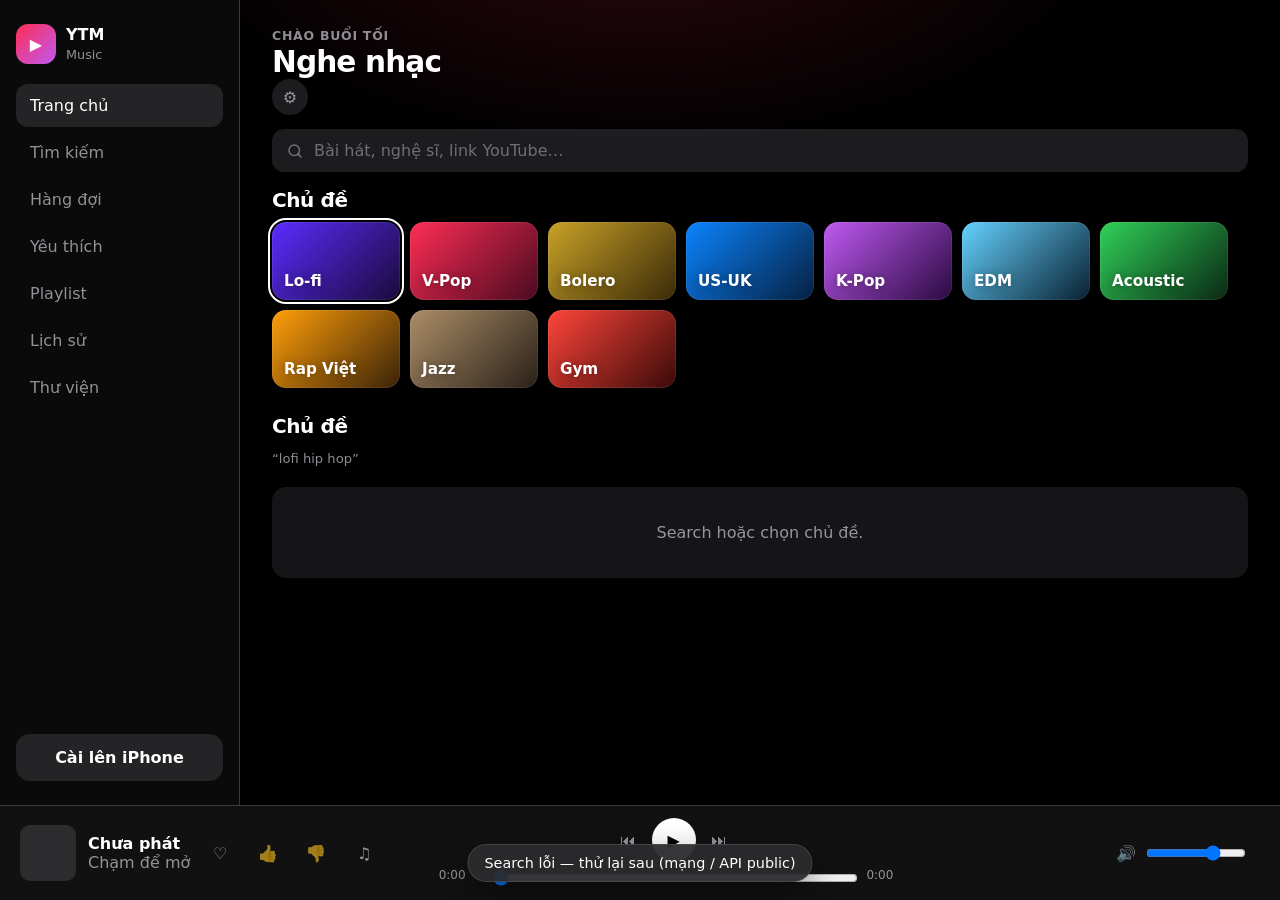
==== docs/index.html @ 5a4e383f "Static iPhone app: no PC server, GitHub Pages (docs/)" ====
<!DOCTYPE html>
<html lang="vi">
<head>
  <meta charset="UTF-8" />
  <meta name="viewport" content="width=device-width, initial-scale=1, viewport-fit=cover, maximum-scale=1" />
  <title>YTM</title>
  <meta name="description" content="Nghe nhạc YouTube trên iPhone" />
  <meta name="theme-color" content="#000000" />
  <meta name="apple-mobile-web-app-capable" content="yes" />
  <meta name="apple-mobile-web-app-status-bar-style" content="black-translucent" />
  <meta name="apple-mobile-web-app-title" content="YTM" />
  <meta name="mobile-web-app-capable" content="yes" />
  <link rel="manifest" href="./manifest.webmanifest" />
  <link rel="icon" type="image/png" href="./icons/favicon.png" />
  <link rel="apple-touch-icon" href="./icons/icon-180.png" />
  <link rel="stylesheet" href="./app.css" />
</head>
<body>
  <div class="app" id="app">
    <!-- ===== Desktop sidebar (ẩn trên iPhone) ===== -->
    <aside class="sidebar desktop-only">
      <div class="brand">
        <span class="brand-mark">▶</span>
        <div><strong>YTM</strong><small>Music</small></div>
      </div>
      <nav class="nav">
        <button class="nav-btn active" data-view="home">Trang chủ</button>
        <button class="nav-btn" data-view="search">Tìm kiếm</button>
        <button class="nav-btn" data-view="queue">Hàng đợi</button>
        <button class="nav-btn" data-view="favorites">Yêu thích</button>
        <button class="nav-btn" data-view="playlists">Playlist</button>
        <button class="nav-btn" data-view="history">Lịch sử</button>
        <button class="nav-btn" data-view="library">Thư viện</button>
      </nav>
      <div class="sidebar-foot">
        <button type="button" class="btn-block ghost" id="btn-ios-help">Cài lên iPhone</button>
      </div>
    </aside>

    <main class="main">
      <!-- HOME -->
      <section id="view-home" class="view active">
        <header class="page-header">
          <div>
            <p class="eyebrow" id="greeting">Xin chào</p>
            <h1 class="page-title">Nghe nhạc</h1>
          </div>
          <button type="button" class="avatar-btn" id="btn-settings" title="Cài đặt" aria-label="Cài đặt">⚙</button>
        </header>

        <button type="button" class="search-launch" id="btn-open-search" data-view="search">
          <svg width="18" height="18" viewBox="0 0 24 24" fill="none"><circle cx="11" cy="11" r="7" stroke="currentColor" stroke-width="2"/><path d="M20 20l-3.5-3.5" stroke="currentColor" stroke-width="2" stroke-linecap="round"/></svg>
          <span>Bài hát, nghệ sĩ, link YouTube…</span>
        </button>

        <div class="resume-card" id="btn-resume-session" hidden>
          <div class="resume-glow"></div>
          <div class="resume-body">
            <div class="resume-label">Tiếp tục nghe</div>
            <div class="resume-title" id="resume-title">Session trước</div>
          </div>
          <span class="resume-play">▶</span>
        </div>

        <div class="block">
          <div class="block-head">
            <h2>Chủ đề</h2>
          </div>
          <div class="genre-scroll" id="genre-row">
            <button type="button" class="genre-card g1" data-q="lofi hip hop"><span>Lo-fi</span></button>
            <button type="button" class="genre-card g2" data-q="nhạc trẻ việt nam"><span>V-Pop</span></button>
            <button type="button" class="genre-card g3" data-q="bolero hay nhất"><span>Bolero</span></button>
            <button type="button" class="genre-card g4" data-q="us uk hits"><span>US-UK</span></button>
            <button type="button" class="genre-card g5" data-q="kpop playlist"><span>K-Pop</span></button>
            <button type="button" class="genre-card g6" data-q="edm party mix"><span>EDM</span></button>
            <button type="button" class="genre-card g7" data-q="chill acoustic"><span>Acoustic</span></button>
            <button type="button" class="genre-card g8" data-q="rap việt"><span>Rap Việt</span></button>
            <button type="button" class="genre-card g9" data-q="jazz piano"><span>Jazz</span></button>
            <button type="button" class="genre-card g10" data-q="workout gym music"><span>Gym</span></button>
          </div>
        </div>

        <div class="block">
          <div class="block-head">
            <h2 id="list-title">Khám phá</h2>
            <p class="muted sm" id="list-sub">Chọn chủ đề hoặc tìm kiếm</p>
          </div>
          <div id="track-grid" class="track-list ios-list"></div>
        </div>
      </section>

      <!-- SEARCH -->
      <section id="view-search" class="view">
        <header class="page-header">
          <h1 class="page-title">Tìm kiếm</h1>
        </header>
        <form id="search-form" class="search-box ios" autocomplete="off">
          <svg width="18" height="18" viewBox="0 0 24 24" fill="none"><circle cx="11" cy="11" r="7" stroke="currentColor" stroke-width="2"/><path d="M20 20l-3.5-3.5" stroke="currentColor" stroke-width="2" stroke-linecap="round"/></svg>
          <input id="search-input" type="search" enterkeyhint="search" placeholder="Bài hát, nghệ sĩ, link…" />
          <button type="submit" class="search-go">Tìm</button>
        </form>
        <div id="search-results" class="track-list ios-list"></div>
      </section>

      <!-- QUEUE -->
      <section id="view-queue" class="view">
        <header class="page-header row-between">
          <div>
            <h1 class="page-title">Hàng đợi</h1>
            <p class="muted sm" id="queue-meta">0 bài</p>
          </div>
          <div class="row gap">
            <button class="pill" id="btn-shuffle" type="button">Shuffle</button>
            <button class="pill danger" id="btn-clear-queue" type="button">Xóa</button>
          </div>
        </header>
        <div id="queue-list" class="track-list ios-list"></div>
      </section>

      <!-- FAVORITES -->
      <section id="view-favorites" class="view">
        <header class="page-header">
          <h1 class="page-title">Yêu thích</h1>
        </header>
        <div id="fav-list" class="track-list ios-list"></div>
      </section>

      <!-- HISTORY -->
      <section id="view-history" class="view">
        <header class="page-header">
          <h1 class="page-title">Lịch sử</h1>
        </header>
        <div id="history-list" class="track-list ios-list"></div>
      </section>

      <!-- PLAYLISTS -->
      <section id="view-playlists" class="view">
        <header class="page-header">
          <h1 class="page-title">Playlist</h1>
        </header>
        <form id="pl-create" class="inline-form ios">
          <input id="pl-name" placeholder="Tên playlist mới" />
          <button type="submit">Tạo</button>
        </form>
        <div id="playlist-panel" class="playlist-panel"></div>
      </section>

      <!-- LIBRARY / LYRICS hub -->
      <section id="view-library" class="view">
        <header class="page-header">
          <h1 class="page-title">Thư viện</h1>
        </header>
        <div class="lib-grid">
          <button type="button" class="lib-tile" data-view="favorites">
            <span class="lib-ico">♥</span>
            <span>Yêu thích</span>
          </button>
          <button type="button" class="lib-tile" data-view="history">
            <span class="lib-ico">⏱</span>
            <span>Lịch sử</span>
          </button>
          <button type="button" class="lib-tile" data-view="playlists">
            <span class="lib-ico">▤</span>
            <span>Playlist</span>
          </button>
          <button type="button" class="lib-tile" id="btn-lyrics-lib">
            <span class="lib-ico">♫</span>
            <span>Lyrics</span>
          </button>
        </div>
        <div class="block" style="margin-top:20px">
          <div class="block-head"><h2>Lyrics</h2><p class="muted sm" id="lyrics-meta">—</p></div>
          <pre id="lyrics-body" class="lyrics-body">Chọn bài đang phát rồi mở Lyrics.</pre>
        </div>
      </section>
    </main>

    <!-- MINI PLAYER (iOS style) -->
    <div class="mini-player" id="mini-player" hidden>
      <button type="button" class="mini-hit" id="btn-expand-player" aria-label="Mở now playing">
        <div id="now-thumb" class="mini-art empty"></div>
        <div class="mini-meta">
          <div id="now-title" class="mini-title">Chưa phát</div>
          <div id="now-artist" class="mini-artist">Chạm để mở</div>
        </div>
      </button>
      <button type="button" class="mini-ctrl" id="btn-play" aria-label="Play">▶</button>
      <button type="button" class="mini-ctrl" id="btn-next" aria-label="Next">⏭</button>
    </div>

    <!-- Desktop player bar -->
    <footer class="player desktop-player desktop-only">
      <div class="player-left">
        <div class="now-thumb empty d-thumb"></div>
        <div class="now-meta">
          <div class="now-title d-title">Chưa phát</div>
          <div class="now-artist muted d-artist">—</div>
        </div>
        <button class="icon-btn" id="btn-fav" type="button">♡</button>
        <button class="icon-btn" id="btn-like" type="button">👍</button>
        <button class="icon-btn" id="btn-dislike" type="button">👎</button>
        <button class="icon-btn" id="btn-lyrics" type="button">♫</button>
      </div>
      <div class="player-center">
        <div class="controls">
          <button class="icon-btn" id="btn-prev" type="button">⏮</button>
          <button class="play-btn d-play" type="button">▶</button>
          <button class="icon-btn d-next" type="button">⏭</button>
        </div>
        <div class="progress-row">
          <span class="d-cur">0:00</span>
          <input class="d-seek" type="range" min="0" max="1000" value="0" />
          <span class="d-dur">0:00</span>
        </div>
      </div>
      <div class="player-right">
        <label class="vol-wrap">
          <span>🔊</span>
          <input id="volume" type="range" min="0" max="100" value="70" />
        </label>
        <div id="play-status" class="play-status"></div>
      </div>
    </footer>
  </div>

  <!-- iOS TAB BAR -->
  <nav class="tabbar" aria-label="Menu chính">
    <button type="button" class="tab active" data-view="home">
      <svg viewBox="0 0 24 24" width="22" height="22"><path fill="currentColor" d="M12 3.2 3 11h2v9h5v-6h4v6h5v-9h2L12 3.2z"/></svg>
      <span>Home</span>
    </button>
    <button type="button" class="tab" data-view="search">
      <svg viewBox="0 0 24 24" width="22" height="22"><path fill="currentColor" d="M15.5 14h-.79l-.28-.27A6.5 6.5 0 1 0 14 15.5l.27.28v.79l5 5 1.5-1.5-5-5zM9.5 14A4.5 4.5 0 1 1 14 9.5 4.5 4.5 0 0 1 9.5 14z"/></svg>
      <span>Search</span>
    </button>
    <button type="button" class="tab" data-view="queue">
      <svg viewBox="0 0 24 24" width="22" height="22"><path fill="currentColor" d="M4 6h16v2H4V6zm0 5h16v2H4v-2zm0 5h10v2H4v-2zm12 0 5 3-5 3v-6z"/></svg>
      <span>Queue</span>
    </button>
    <button type="button" class="tab" data-view="library">
      <svg viewBox="0 0 24 24" width="22" height="22"><path fill="currentColor" d="M4 6h2v12H4V6zm4 0h2v12H8V6zm4 0h2l6 12h-2.4l-1.2-2.4H11l-1.2 2.4H7.4L13 6zm1.8 7.2h3.4L14.5 8.5l-1.7 4.7z"/></svg>
      <span>Library</span>
    </button>
  </nav>

  <!-- FULL NOW PLAYING (iPhone) -->
  <div id="np-sheet" class="np-sheet" hidden>
    <div class="np-bg" id="np-bg"></div>
    <div class="np-scrim"></div>
    <div class="np-content">
      <div class="np-top">
        <button type="button" class="np-chevron" id="btn-collapse-player" aria-label="Đóng">⌄</button>
        <div class="np-top-label">Đang phát</div>
        <button type="button" class="np-more" id="btn-np-queue" aria-label="Queue">☰</button>
      </div>

      <div class="np-art-wrap">
        <div id="np-art" class="np-art empty"></div>
      </div>

      <div class="np-info">
        <div>
          <div id="np-title" class="np-title">—</div>
          <div id="np-artist" class="np-artist">—</div>
        </div>
        <button type="button" class="np-heart" id="btn-np-fav">♡</button>
      </div>

      <div class="np-progress">
        <input id="seek" type="range" min="0" max="1000" value="0" />
        <div class="np-times">
          <span id="time-cur">0:00</span>
          <span id="time-dur">0:00</span>
        </div>
      </div>

      <div class="np-controls">
        <button type="button" class="np-side" id="btn-np-shuffle">⇄</button>
        <button type="button" class="np-skip" id="btn-np-prev">⏮</button>
        <button type="button" class="np-play" id="btn-np-play">▶</button>
        <button type="button" class="np-skip" id="btn-np-next">⏭</button>
        <button type="button" class="np-side" id="btn-np-lyrics">♫</button>
      </div>

      <div class="np-extra">
        <button type="button" class="np-chip" id="btn-np-like">👍 Like</button>
        <button type="button" class="np-chip" id="btn-np-dislike">👎 Skip</button>
      </div>
      <p class="np-status" id="np-status"></p>
    </div>
  </div>

  <div id="toast" class="toast hidden"></div>
  <div id="loading-overlay" class="loading-overlay hidden">
    <div class="spinner"></div>
    <p id="loading-text">Đang tải…</p>
  </div>

  <div id="ios-sheet" class="sheet hidden" role="dialog">
    <div class="sheet-card">
      <div class="sheet-handle"></div>
      <h2>Cài YTM như app</h2>
      <ol class="ios-steps">
        <li>Mở bằng <strong>Safari</strong>.</li>
        <li>Bấm <strong>Chia sẻ</strong> (□↑).</li>
        <li><strong>Thêm vào Màn hình chính</strong>.</li>
        <li>Bấm <strong>Thêm</strong> — <strong>không cần bật PC</strong>.</li>
      </ol>
      <p class="muted sm" id="ios-url-hint">App chạy trên internet (GitHub Pages).</p>
      <p class="ios-url" id="ios-url"></p>
      <button type="button" class="btn-block primary" id="btn-ios-close">Xong</button>
    </div>
  </div>

  <div id="settings-sheet" class="sheet hidden">
    <div class="sheet-card">
      <div class="sheet-handle"></div>
      <h2>Cài đặt</h2>
      <label class="setting-row">
        <span>Âm lượng</span>
        <input id="volume-mobile" type="range" min="0" max="100" value="70" />
      </label>
      <button type="button" class="btn-block ghost" id="btn-ios-help-2">Cài lên màn hình chính</button>
      <button type="button" class="btn-block primary" id="btn-settings-close">Đóng</button>
    </div>
  </div>

  <!-- Hidden YouTube player (audio/video engine) -->
  <div id="yt-host" class="yt-host" aria-hidden="true"></div>

  <script src="https://www.youtube.com/iframe_api"></script>
  <script src="./app.js"></script>
</body>
</html>
---- docs/app.css ----
/* YTM — iPhone-first music UI (static / no server) */
.yt-host {
  position: fixed;
  width: 1px;
  height: 1px;
  opacity: 0.01;
  pointer-events: none;
  left: -9999px;
  bottom: 0;
  overflow: hidden;
}

:root {
  --bg: #000;
  --bg-elevated: #1c1c1e;
  --bg-card: #2c2c2e;
  --fill: rgba(118, 118, 128, 0.24);
  --fill-2: rgba(118, 118, 128, 0.18);
  --sep: rgba(84, 84, 88, 0.65);
  --text: #fff;
  --text-2: rgba(235, 235, 245, 0.6);
  --text-3: rgba(235, 235, 245, 0.4);
  --accent: #ff2d55;
  --accent-2: #bf5af2;
  --blue: #0a84ff;
  --green: #30d158;
  --radius: 14px;
  --radius-lg: 20px;
  --safe-top: env(safe-area-inset-top, 0px);
  --safe-bottom: env(safe-area-inset-bottom, 0px);
  --tab-h: 52px;
  --mini-h: 64px;
  --font: -apple-system, BlinkMacSystemFont, "SF Pro Text", "Segoe UI", system-ui, sans-serif;
}

* { box-sizing: border-box; -webkit-tap-highlight-color: transparent; }
html, body {
  height: 100%;
  margin: 0;
  background: var(--bg);
  color: var(--text);
  font-family: var(--font);
  overscroll-behavior: none;
  touch-action: manipulation;
}
button, input { font: inherit; color: inherit; border: 0; background: none; }
button { cursor: pointer; }
.muted { color: var(--text-2); }
.sm { font-size: 0.82rem; }
.row { display: flex; align-items: center; }
.gap { gap: 8px; }
.row-between { display: flex; align-items: flex-start; justify-content: space-between; gap: 12px; }
.hidden, [hidden] { display: none !important; }

/* ===== App shell ===== */
.app {
  min-height: 100dvh;
  min-height: -webkit-fill-available;
  display: flex;
  flex-direction: column;
  padding-top: var(--safe-top);
  padding-bottom: calc(var(--tab-h) + var(--mini-h) + var(--safe-bottom) + 8px);
  background:
    radial-gradient(800px 400px at 50% -10%, rgba(255, 45, 85, 0.18), transparent 60%),
    var(--bg);
}

.desktop-only { display: none !important; }

.main {
  flex: 1;
  overflow-y: auto;
  -webkit-overflow-scrolling: touch;
  padding: 8px 16px 24px;
}

.view { display: none; animation: fade .22s ease; }
.view.active { display: block; }
@keyframes fade {
  from { opacity: 0; transform: translateY(6px); }
  to { opacity: 1; transform: none; }
}

/* ===== Typography / headers ===== */
.page-header { margin: 4px 0 14px; }
.page-title {
  margin: 0;
  font-size: 1.85rem;
  font-weight: 800;
  letter-spacing: -0.03em;
}
.eyebrow {
  margin: 0 0 2px;
  font-size: 0.78rem;
  font-weight: 600;
  color: var(--text-2);
  text-transform: uppercase;
  letter-spacing: 0.06em;
}
.avatar-btn {
  width: 36px; height: 36px;
  border-radius: 50%;
  background: var(--fill);
  color: var(--text-2);
  font-size: 1rem;
}

/* ===== Search ===== */
.search-launch {
  width: 100%;
  display: flex;
  align-items: center;
  gap: 10px;
  padding: 12px 14px;
  border-radius: 12px;
  background: var(--fill);
  color: var(--text-3);
  margin-bottom: 16px;
  text-align: left;
}
.search-box.ios {
  display: flex;
  align-items: center;
  gap: 8px;
  padding: 10px 12px;
  border-radius: 12px;
  background: var(--fill);
  margin-bottom: 16px;
}
.search-box.ios input {
  flex: 1;
  min-width: 0;
  outline: none;
  background: transparent;
  font-size: 1rem;
}
.search-box.ios input::placeholder { color: var(--text-3); }
.search-go {
  color: var(--blue);
  font-weight: 600;
  padding: 4px 6px;
}

/* ===== Resume + genres ===== */
.resume-card {
  position: relative;
  display: flex;
  align-items: center;
  gap: 12px;
  padding: 14px 16px;
  border-radius: var(--radius-lg);
  background: linear-gradient(135deg, #2a0a14, #1a1028 60%, #0e1a2a);
  margin-bottom: 20px;
  overflow: hidden;
  width: 100%;
  text-align: left;
}
.resume-glow {
  position: absolute;
  inset: -40%;
  background: radial-gradient(circle at 20% 50%, rgba(255,45,85,.35), transparent 50%);
  pointer-events: none;
}
.resume-body { position: relative; flex: 1; min-width: 0; }
.resume-label { font-size: 0.72rem; font-weight: 700; color: var(--accent); text-transform: uppercase; letter-spacing: .06em; }
.resume-title { font-weight: 700; font-size: 1.05rem; white-space: nowrap; overflow: hidden; text-overflow: ellipsis; }
.resume-play {
  position: relative;
  width: 42px; height: 42px;
  border-radius: 50%;
  background: #fff;
  color: #000;
  display: grid; place-items: center;
  font-size: 0.9rem;
  flex: 0 0 auto;
}

.block { margin-bottom: 22px; }
.block-head { margin-bottom: 10px; }
.block-head h2 {
  margin: 0;
  font-size: 1.25rem;
  font-weight: 800;
  letter-spacing: -0.02em;
}

.genre-scroll {
  display: flex;
  gap: 10px;
  overflow-x: auto;
  padding-bottom: 4px;
  scroll-snap-type: x mandatory;
  -webkit-overflow-scrolling: touch;
  scrollbar-width: none;
}
.genre-scroll::-webkit-scrollbar { display: none; }
.genre-card {
  flex: 0 0 auto;
  width: 128px;
  height: 78px;
  border-radius: 14px;
  scroll-snap-align: start;
  display: flex;
  align-items: flex-end;
  padding: 10px 12px;
  font-weight: 800;
  font-size: 0.95rem;
  text-align: left;
  box-shadow: inset 0 0 0 1px rgba(255,255,255,0.08);
}
.genre-card span { text-shadow: 0 1px 8px rgba(0,0,0,.35); }
.genre-card.active { outline: 2px solid #fff; outline-offset: 2px; }
.g1 { background: linear-gradient(135deg, #5b2cff, #1a0a3a); }
.g2 { background: linear-gradient(135deg, #ff2d55, #4a0a20); }
.g3 { background: linear-gradient(135deg, #c9a227, #3a2a08); }
.g4 { background: linear-gradient(135deg, #0a84ff, #062040); }
.g5 { background: linear-gradient(135deg, #bf5af2, #2a0a40); }
.g6 { background: linear-gradient(135deg, #64d2ff, #0a2030); }
.g7 { background: linear-gradient(135deg, #30d158, #0a2814); }
.g8 { background: linear-gradient(135deg, #ff9f0a, #3a2208); }
.g9 { background: linear-gradient(135deg, #ac8e68, #2a2018); }
.g10 { background: linear-gradient(135deg, #ff453a, #3a0a08); }

/* ===== Track list (iOS) ===== */
.ios-list {
  display: flex;
  flex-direction: column;
}
.track-row {
  display: grid;
  grid-template-columns: 48px 1fr auto;
  gap: 12px;
  align-items: center;
  padding: 10px 0;
  border-bottom: 0.5px solid var(--sep);
  width: 100%;
  text-align: left;
  background: transparent;
}
.track-row.active .t-title { color: var(--accent); }
.track-row img,
.track-row .art {
  width: 48px; height: 48px;
  border-radius: 8px;
  object-fit: cover;
  background: var(--bg-card);
}
.t-title {
  font-weight: 600;
  font-size: 0.98rem;
  white-space: nowrap;
  overflow: hidden;
  text-overflow: ellipsis;
}
.t-sub {
  font-size: 0.8rem;
  color: var(--text-2);
  white-space: nowrap;
  overflow: hidden;
  text-overflow: ellipsis;
  margin-top: 2px;
}
.row-actions {
  display: flex;
  gap: 2px;
}
.row-actions button {
  width: 36px; height: 36px;
  border-radius: 50%;
  color: var(--text-2);
  font-size: 1rem;
}
.row-actions button:active { background: var(--fill); }

.empty-state {
  padding: 36px 16px;
  text-align: center;
  color: var(--text-2);
  border-radius: var(--radius);
  background: var(--fill-2);
  margin-top: 8px;
}

/* ===== Pills / buttons ===== */
.pill {
  padding: 8px 12px;
  border-radius: 999px;
  background: var(--fill);
  font-size: 0.85rem;
  font-weight: 600;
  color: var(--text);
}
.pill.on { background: rgba(255,45,85,0.2); color: var(--accent); }
.pill.danger { color: #ff453a; }
.btn-block {
  width: 100%;
  padding: 14px;
  border-radius: 14px;
  font-weight: 700;
  margin-top: 10px;
}
.btn-block.primary { background: var(--accent); color: #fff; }
.btn-block.ghost { background: var(--fill); color: var(--text); }

/* ===== Library ===== */
.lib-grid {
  display: grid;
  grid-template-columns: 1fr 1fr;
  gap: 12px;
}
.lib-tile {
  display: flex;
  flex-direction: column;
  align-items: flex-start;
  gap: 18px;
  padding: 16px;
  border-radius: 16px;
  background: var(--bg-elevated);
  font-weight: 700;
  text-align: left;
}
.lib-ico {
  width: 36px; height: 36px;
  border-radius: 10px;
  display: grid; place-items: center;
  background: rgba(255,45,85,0.15);
  color: var(--accent);
}

.lyrics-body {
  white-space: pre-wrap;
  line-height: 1.65;
  padding: 16px;
  border-radius: 16px;
  background: var(--bg-elevated);
  color: var(--text-2);
  font-size: 1.02rem;
  min-height: 200px;
  font-family: var(--font);
}

.inline-form.ios {
  display: flex;
  gap: 8px;
  margin-bottom: 14px;
}
.inline-form.ios input {
  flex: 1;
  padding: 12px 14px;
  border-radius: 12px;
  background: var(--fill);
  outline: none;
}
.inline-form.ios button {
  padding: 12px 16px;
  border-radius: 12px;
  background: var(--blue);
  color: #fff;
  font-weight: 700;
}

.playlist-panel { display: flex; flex-direction: column; gap: 12px; }
.pl-list { display: flex; flex-direction: column; gap: 6px; }
.pl-item {
  text-align: left;
  padding: 14px 16px;
  border-radius: 14px;
  background: var(--bg-elevated);
  color: var(--text-2);
  font-weight: 600;
}
.pl-item.active { color: #fff; background: #2c2c2e; box-shadow: inset 0 0 0 1px var(--sep); }
.pl-detail {
  border-radius: 16px;
  background: var(--bg-elevated);
  padding: 14px;
}
.pl-detail .actions { display: flex; flex-wrap: wrap; gap: 8px; margin: 10px 0; }
.pl-detail .actions button {
  padding: 10px 14px;
  border-radius: 999px;
  background: var(--accent);
  color: #fff;
  font-weight: 700;
  font-size: 0.85rem;
}
.pl-detail .actions .chip,
.pl-detail .actions .chip.danger {
  background: var(--fill);
  color: var(--text);
}

/* ===== Mini player ===== */
.mini-player {
  position: fixed;
  left: 10px;
  right: 10px;
  bottom: calc(var(--tab-h) + var(--safe-bottom) + 6px);
  height: var(--mini-h);
  z-index: 50;
  display: flex;
  align-items: center;
  gap: 4px;
  padding: 8px 8px 8px 8px;
  border-radius: 14px;
  background: rgba(44, 44, 46, 0.92);
  backdrop-filter: saturate(180%) blur(20px);
  -webkit-backdrop-filter: saturate(180%) blur(20px);
  box-shadow: 0 8px 32px rgba(0,0,0,0.45);
  border: 0.5px solid rgba(255,255,255,0.08);
}
.mini-hit {
  flex: 1;
  min-width: 0;
  display: flex;
  align-items: center;
  gap: 10px;
  text-align: left;
  padding: 0 4px;
}
.mini-art {
  width: 48px; height: 48px;
  border-radius: 8px;
  background: #3a3a3c center/cover no-repeat;
  flex: 0 0 auto;
  box-shadow: 0 2px 10px rgba(0,0,0,.35);
}
.mini-art.empty { background: linear-gradient(135deg, #3a3a3c, #1c1c1e); }
.mini-meta { min-width: 0; flex: 1; }
.mini-title {
  font-weight: 650;
  font-size: 0.92rem;
  white-space: nowrap;
  overflow: hidden;
  text-overflow: ellipsis;
}
.mini-artist {
  font-size: 0.78rem;
  color: var(--text-2);
  white-space: nowrap;
  overflow: hidden;
  text-overflow: ellipsis;
}
.mini-ctrl {
  width: 42px; height: 42px;
  border-radius: 50%;
  font-size: 1.05rem;
  color: #fff;
  flex: 0 0 auto;
}
.mini-ctrl:active { background: var(--fill); }

/* ===== Tab bar ===== */
.tabbar {
  position: fixed;
  left: 0; right: 0; bottom: 0;
  z-index: 60;
  height: calc(var(--tab-h) + var(--safe-bottom));
  padding: 4px 6px calc(4px + var(--safe-bottom));
  display: grid;
  grid-template-columns: repeat(4, 1fr);
  background: rgba(20, 20, 22, 0.92);
  backdrop-filter: saturate(180%) blur(20px);
  -webkit-backdrop-filter: saturate(180%) blur(20px);
  border-top: 0.5px solid var(--sep);
}
.tab {
  display: flex;
  flex-direction: column;
  align-items: center;
  justify-content: center;
  gap: 2px;
  color: var(--text-3);
  font-size: 0.62rem;
  font-weight: 600;
  border-radius: 10px;
}
.tab svg { opacity: 0.85; }
.tab.active { color: var(--accent); }
.tab.active svg { opacity: 1; }

/* ===== Now Playing full sheet ===== */
.np-sheet {
  position: fixed;
  inset: 0;
  z-index: 100;
  display: flex;
  flex-direction: column;
  color: #fff;
  animation: sheet-up .28s cubic-bezier(.2,.8,.2,1);
}
.np-sheet[hidden] { display: none !important; }
@keyframes sheet-up {
  from { transform: translateY(100%); opacity: .6; }
  to { transform: none; opacity: 1; }
}
.np-bg {
  position: absolute;
  inset: -20%;
  background: #1a1a1c center/cover no-repeat;
  filter: blur(50px) saturate(1.4) brightness(0.55);
  transform: scale(1.15);
}
.np-scrim {
  position: absolute;
  inset: 0;
  background: linear-gradient(180deg, rgba(0,0,0,.35), rgba(0,0,0,.72) 45%, rgba(0,0,0,.92));
}
.np-content {
  position: relative;
  z-index: 1;
  flex: 1;
  display: flex;
  flex-direction: column;
  padding: calc(10px + var(--safe-top)) 22px calc(24px + var(--safe-bottom));
  max-width: 480px;
  width: 100%;
  margin: 0 auto;
}
.np-top {
  display: grid;
  grid-template-columns: 44px 1fr 44px;
  align-items: center;
  margin-bottom: 12px;
}
.np-chevron, .np-more {
  width: 44px; height: 44px;
  border-radius: 50%;
  font-size: 1.4rem;
  color: rgba(255,255,255,.85);
}
.np-top-label {
  text-align: center;
  font-size: 0.72rem;
  font-weight: 700;
  letter-spacing: 0.12em;
  text-transform: uppercase;
  color: rgba(255,255,255,.7);
}
.np-art-wrap {
  flex: 1;
  display: grid;
  place-items: center;
  min-height: 0;
  padding: 8px 0 18px;
}
.np-art {
  width: min(78vw, 340px);
  aspect-ratio: 1;
  border-radius: 12px;
  background: #2c2c2e center/cover no-repeat;
  box-shadow: 0 24px 60px rgba(0,0,0,.55);
}
.np-art.empty { background: linear-gradient(145deg, #3a3a3c, #1c1c1e); }
.np-info {
  display: flex;
  align-items: center;
  gap: 12px;
  margin-bottom: 14px;
}
.np-info > div { flex: 1; min-width: 0; }
.np-title {
  font-size: 1.25rem;
  font-weight: 800;
  letter-spacing: -0.02em;
  white-space: nowrap;
  overflow: hidden;
  text-overflow: ellipsis;
}
.np-artist {
  margin-top: 4px;
  color: rgba(255,255,255,.7);
  font-size: 0.95rem;
  white-space: nowrap;
  overflow: hidden;
  text-overflow: ellipsis;
}
.np-heart {
  width: 44px; height: 44px;
  font-size: 1.35rem;
  color: rgba(255,255,255,.85);
}
.np-heart.on { color: var(--accent); }
.np-progress { margin-bottom: 8px; }
.np-progress input[type="range"] {
  width: 100%;
  -webkit-appearance: none;
  appearance: none;
  height: 4px;
  border-radius: 999px;
  background: rgba(255,255,255,.25);
  outline: none;
}
.np-progress input[type="range"]::-webkit-slider-thumb {
  -webkit-appearance: none;
  width: 14px; height: 14px;
  border-radius: 50%;
  background: #fff;
  box-shadow: 0 1px 4px rgba(0,0,0,.35);
}
.np-times {
  display: flex;
  justify-content: space-between;
  margin-top: 6px;
  font-size: 0.72rem;
  color: rgba(255,255,255,.55);
  font-variant-numeric: tabular-nums;
}
.np-controls {
  display: flex;
  align-items: center;
  justify-content: space-between;
  padding: 8px 4px 12px;
}
.np-skip, .np-side {
  width: 48px; height: 48px;
  font-size: 1.35rem;
  color: #fff;
}
.np-side { opacity: 0.75; font-size: 1.1rem; }
.np-side.on { color: var(--accent); opacity: 1; }
.np-play {
  width: 72px; height: 72px;
  border-radius: 50%;
  background: #fff;
  color: #000;
  font-size: 1.5rem;
  display: grid; place-items: center;
  box-shadow: 0 8px 28px rgba(0,0,0,.35);
}
.np-play:active { transform: scale(0.96); }
.np-extra {
  display: flex;
  justify-content: center;
  gap: 10px;
}
.np-chip {
  padding: 10px 16px;
  border-radius: 999px;
  background: rgba(255,255,255,.12);
  font-weight: 600;
  font-size: 0.85rem;
}
.np-status {
  text-align: center;
  min-height: 1.2em;
  margin: 10px 0 0;
  font-size: 0.8rem;
  color: rgba(255,255,255,.55);
}

/* ===== Sheets / toast / loading ===== */
.sheet {
  position: fixed;
  inset: 0;
  z-index: 120;
  background: rgba(0,0,0,.45);
  display: flex;
  align-items: flex-end;
  justify-content: center;
  padding: 12px;
  padding-bottom: calc(12px + var(--safe-bottom));
}
.sheet-card {
  width: min(480px, 100%);
  background: #1c1c1e;
  border-radius: 18px;
  padding: 10px 18px 18px;
  box-shadow: 0 20px 60px rgba(0,0,0,.5);
}
.sheet-handle {
  width: 36px; height: 5px;
  border-radius: 999px;
  background: rgba(255,255,255,.2);
  margin: 4px auto 14px;
}
.sheet-card h2 { margin: 0 0 12px; font-size: 1.2rem; }
.ios-steps { margin: 0 0 12px; padding-left: 1.15em; line-height: 1.55; color: var(--text-2); }
.ios-url {
  font-family: ui-monospace, SFMono-Regular, Menlo, monospace;
  font-size: 0.88rem;
  word-break: break-all;
  padding: 12px;
  border-radius: 12px;
  background: rgba(48,209,88,.12);
  color: var(--green);
  margin: 8px 0;
}
.setting-row {
  display: flex;
  flex-direction: column;
  gap: 8px;
  padding: 12px 0;
  color: var(--text-2);
}
.setting-row input[type="range"] { width: 100%; }

.toast {
  position: fixed;
  left: 50%;
  bottom: calc(var(--tab-h) + var(--mini-h) + var(--safe-bottom) + 18px);
  transform: translateX(-50%);
  z-index: 130;
  max-width: 90vw;
  padding: 10px 16px;
  border-radius: 999px;
  background: rgba(44,44,46,.95);
  border: 0.5px solid var(--sep);
  font-size: 0.9rem;
  box-shadow: 0 10px 30px rgba(0,0,0,.4);
  transition: .2s ease;
}
.toast.hidden { opacity: 0; pointer-events: none; transform: translate(-50%, 8px); }

.loading-overlay {
  position: fixed;
  inset: 0;
  z-index: 140;
  display: grid;
  place-content: center;
  gap: 12px;
  background: rgba(0,0,0,.45);
  backdrop-filter: blur(6px);
  -webkit-backdrop-filter: blur(6px);
  text-align: center;
}
.spinner {
  width: 40px; height: 40px;
  margin: 0 auto;
  border-radius: 50%;
  border: 3px solid rgba(255,255,255,.15);
  border-top-color: var(--accent);
  animation: spin .75s linear infinite;
}
@keyframes spin { to { transform: rotate(360deg); } }

/* ===== Desktop enhancements ===== */
@media (min-width: 900px) {
  :root { --tab-h: 0px; --mini-h: 0px; }
  .desktop-only { display: flex !important; }
  .tabbar, .mini-player { display: none !important; }
  .app {
    display: grid;
    grid-template-columns: 240px 1fr;
    grid-template-rows: 1fr auto;
    padding: 0;
    height: 100vh;
  }
  .sidebar {
    flex-direction: column;
    gap: 20px;
    padding: 24px 16px;
    border-right: 1px solid var(--sep);
    background: #0a0a0a;
    grid-row: 1 / 2;
  }
  .brand { display: flex; gap: 10px; align-items: center; }
  .brand-mark {
    width: 40px; height: 40px;
    border-radius: 12px;
    display: grid; place-items: center;
    background: linear-gradient(135deg, var(--accent), var(--accent-2));
  }
  .brand strong { display: block; }
  .brand small { color: var(--text-2); font-size: 0.8rem; }
  .nav { display: flex; flex-direction: column; gap: 4px; }
  .nav-btn {
    text-align: left;
    padding: 12px 14px;
    border-radius: 12px;
    color: var(--text-2);
  }
  .nav-btn.active, .nav-btn:hover {
    background: var(--fill);
    color: #fff;
  }
  .sidebar-foot { margin-top: auto; display: block; }
  .main {
    grid-column: 2;
    grid-row: 1;
    padding: 24px 32px 40px;
  }
  .app { padding-bottom: 0; }
  .desktop-player {
    grid-column: 1 / -1;
    grid-row: 2;
    display: grid !important;
    grid-template-columns: 1.2fr 1.4fr 1fr;
    gap: 16px;
    align-items: center;
    padding: 12px 20px;
    border-top: 1px solid var(--sep);
    background: #111;
  }
  .player-left, .player-right, .player-center { display: flex; align-items: center; gap: 12px; min-width: 0; }
  .player-center { flex-direction: column; gap: 6px; }
  .player-right { justify-content: flex-end; }
  .now-thumb {
    width: 56px; height: 56px;
    border-radius: 10px;
    background: #2c2c2e center/cover no-repeat;
  }
  .now-title { font-weight: 700; }
  .icon-btn {
    width: 36px; height: 36px;
    border-radius: 50%;
    color: var(--text-2);
  }
  .play-btn {
    width: 44px; height: 44px;
    border-radius: 50%;
    background: #fff;
    color: #000;
  }
  .progress-row {
    display: grid;
    grid-template-columns: 42px 1fr 42px;
    gap: 10px;
    width: min(480px, 100%);
    font-size: 0.75rem;
    color: var(--text-2);
  }
  .progress-row input { width: 100%; }
  .vol-wrap { display: flex; align-items: center; gap: 8px; color: var(--text-2); }
  .vol-wrap input { width: 100px; }
  .genre-scroll { flex-wrap: wrap; overflow: visible; }
  .ios-list .track-row:hover { background: rgba(255,255,255,0.03); border-radius: 10px; padding-left: 8px; padding-right: 8px; }
}
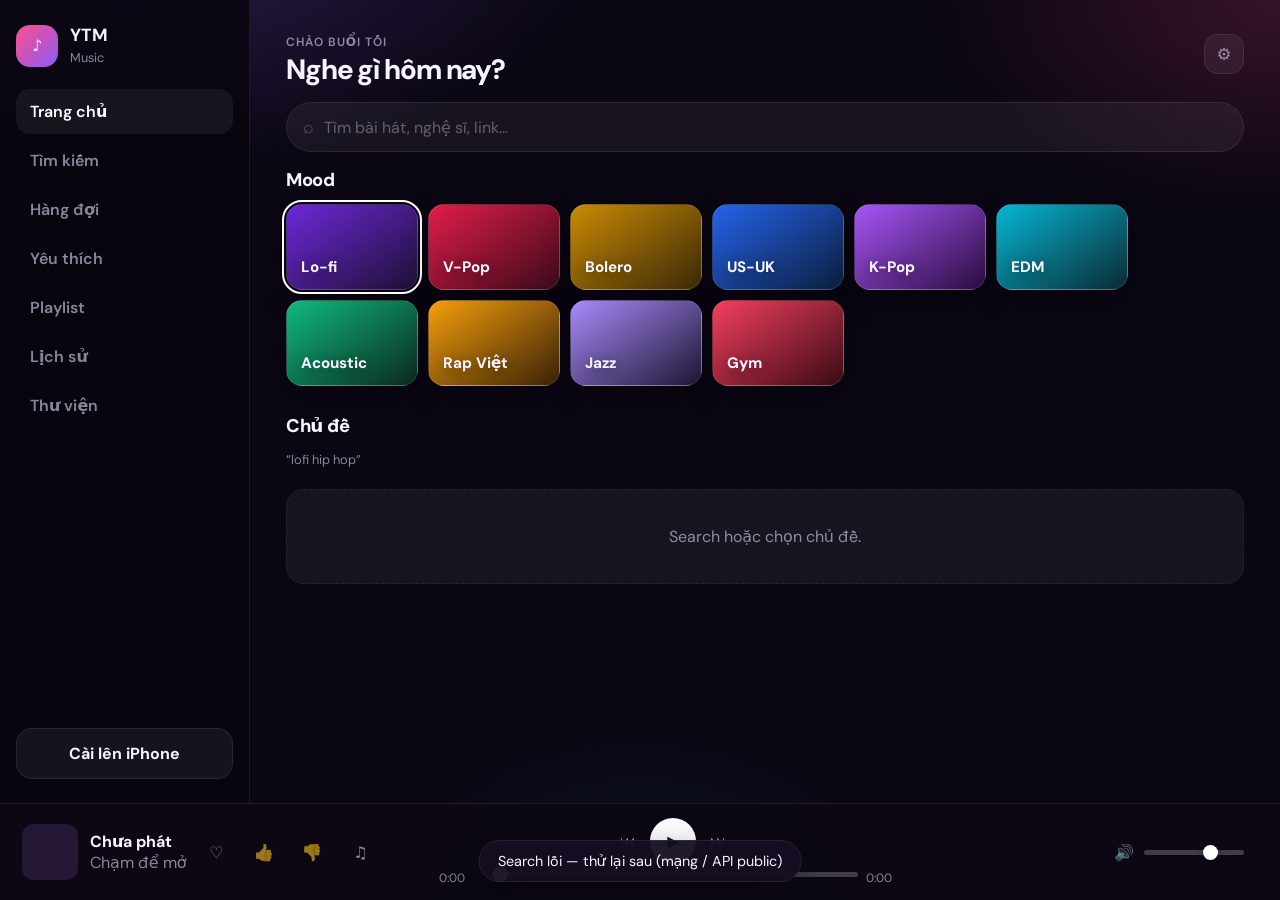
==== commit 886cd91c: "Redesign web UI: cleaner glass style, keep static player" ====
--- a/docs/index.html
+++ b/docs/index.html
@@ -3,9 +3,9 @@
 <head>
   <meta charset="UTF-8" />
   <meta name="viewport" content="width=device-width, initial-scale=1, viewport-fit=cover, maximum-scale=1" />
-  <title>YTM</title>
-  <meta name="description" content="Nghe nhạc YouTube trên iPhone" />
-  <meta name="theme-color" content="#000000" />
+  <title>YTM Music</title>
+  <meta name="description" content="Nghe nhạc YouTube online" />
+  <meta name="theme-color" content="#0c0614" />
   <meta name="apple-mobile-web-app-capable" content="yes" />
   <meta name="apple-mobile-web-app-status-bar-style" content="black-translucent" />
   <meta name="apple-mobile-web-app-title" content="YTM" />
@@ -13,14 +13,16 @@
   <link rel="manifest" href="./manifest.webmanifest" />
   <link rel="icon" type="image/png" href="./icons/favicon.png" />
   <link rel="apple-touch-icon" href="./icons/icon-180.png" />
+  <link rel="preconnect" href="https://fonts.googleapis.com" />
+  <link rel="preconnect" href="https://fonts.gstatic.com" crossorigin />
+  <link href="https://fonts.googleapis.com/css2?family=DM+Sans:ital,opsz,wght@0,9..40,400;0,9..40,500;0,9..40,600;0,9..40,700;0,9..40,800;1,9..40,400&display=swap" rel="stylesheet" />
   <link rel="stylesheet" href="./app.css" />
 </head>
 <body>
   <div class="app" id="app">
-    <!-- ===== Desktop sidebar (ẩn trên iPhone) ===== -->
     <aside class="sidebar desktop-only">
       <div class="brand">
-        <span class="brand-mark">▶</span>
+        <span class="brand-mark">♪</span>
         <div><strong>YTM</strong><small>Music</small></div>
       </div>
       <nav class="nav">
@@ -38,34 +40,30 @@
     </aside>
 
     <main class="main">
-      <!-- HOME -->
       <section id="view-home" class="view active">
         <header class="page-header">
           <div>
             <p class="eyebrow" id="greeting">Xin chào</p>
-            <h1 class="page-title">Nghe nhạc</h1>
-          </div>
-          <button type="button" class="avatar-btn" id="btn-settings" title="Cài đặt" aria-label="Cài đặt">⚙</button>
+            <h1 class="page-title">Nghe gì hôm nay?</h1>
+          </div>
+          <button type="button" class="avatar-btn" id="btn-settings" aria-label="Cài đặt">⚙</button>
         </header>
 
         <button type="button" class="search-launch" id="btn-open-search" data-view="search">
-          <svg width="18" height="18" viewBox="0 0 24 24" fill="none"><circle cx="11" cy="11" r="7" stroke="currentColor" stroke-width="2"/><path d="M20 20l-3.5-3.5" stroke="currentColor" stroke-width="2" stroke-linecap="round"/></svg>
-          <span>Bài hát, nghệ sĩ, link YouTube…</span>
+          <span class="search-ico">⌕</span>
+          <span>Tìm bài hát, nghệ sĩ, link…</span>
         </button>
 
-        <div class="resume-card" id="btn-resume-session" hidden>
-          <div class="resume-glow"></div>
+        <button type="button" class="resume-card" id="btn-resume-session" hidden>
           <div class="resume-body">
-            <div class="resume-label">Tiếp tục nghe</div>
+            <div class="resume-label">Tiếp tục</div>
             <div class="resume-title" id="resume-title">Session trước</div>
           </div>
           <span class="resume-play">▶</span>
-        </div>
+        </button>
 
         <div class="block">
-          <div class="block-head">
-            <h2>Chủ đề</h2>
-          </div>
+          <div class="block-head"><h2>Mood</h2></div>
           <div class="genre-scroll" id="genre-row">
             <button type="button" class="genre-card g1" data-q="lofi hip hop"><span>Lo-fi</span></button>
             <button type="button" class="genre-card g2" data-q="nhạc trẻ việt nam"><span>V-Pop</span></button>
@@ -82,27 +80,25 @@
 
         <div class="block">
           <div class="block-head">
-            <h2 id="list-title">Khám phá</h2>
-            <p class="muted sm" id="list-sub">Chọn chủ đề hoặc tìm kiếm</p>
+            <h2 id="list-title">Gợi ý</h2>
+            <p class="muted sm" id="list-sub">Chọn mood hoặc search</p>
           </div>
           <div id="track-grid" class="track-list ios-list"></div>
         </div>
       </section>
 
-      <!-- SEARCH -->
       <section id="view-search" class="view">
         <header class="page-header">
           <h1 class="page-title">Tìm kiếm</h1>
         </header>
         <form id="search-form" class="search-box ios" autocomplete="off">
-          <svg width="18" height="18" viewBox="0 0 24 24" fill="none"><circle cx="11" cy="11" r="7" stroke="currentColor" stroke-width="2"/><path d="M20 20l-3.5-3.5" stroke="currentColor" stroke-width="2" stroke-linecap="round"/></svg>
+          <span class="search-ico">⌕</span>
           <input id="search-input" type="search" enterkeyhint="search" placeholder="Bài hát, nghệ sĩ, link…" />
           <button type="submit" class="search-go">Tìm</button>
         </form>
         <div id="search-results" class="track-list ios-list"></div>
       </section>
 
-      <!-- QUEUE -->
       <section id="view-queue" class="view">
         <header class="page-header row-between">
           <div>
@@ -117,27 +113,18 @@
         <div id="queue-list" class="track-list ios-list"></div>
       </section>
 
-      <!-- FAVORITES -->
       <section id="view-favorites" class="view">
-        <header class="page-header">
-          <h1 class="page-title">Yêu thích</h1>
-        </header>
+        <header class="page-header"><h1 class="page-title">Yêu thích</h1></header>
         <div id="fav-list" class="track-list ios-list"></div>
       </section>
 
-      <!-- HISTORY -->
       <section id="view-history" class="view">
-        <header class="page-header">
-          <h1 class="page-title">Lịch sử</h1>
-        </header>
+        <header class="page-header"><h1 class="page-title">Lịch sử</h1></header>
         <div id="history-list" class="track-list ios-list"></div>
       </section>
 
-      <!-- PLAYLISTS -->
       <section id="view-playlists" class="view">
-        <header class="page-header">
-          <h1 class="page-title">Playlist</h1>
-        </header>
+        <header class="page-header"><h1 class="page-title">Playlist</h1></header>
         <form id="pl-create" class="inline-form ios">
           <input id="pl-name" placeholder="Tên playlist mới" />
           <button type="submit">Tạo</button>
@@ -145,27 +132,20 @@
         <div id="playlist-panel" class="playlist-panel"></div>
       </section>
 
-      <!-- LIBRARY / LYRICS hub -->
       <section id="view-library" class="view">
-        <header class="page-header">
-          <h1 class="page-title">Thư viện</h1>
-        </header>
+        <header class="page-header"><h1 class="page-title">Thư viện</h1></header>
         <div class="lib-grid">
           <button type="button" class="lib-tile" data-view="favorites">
-            <span class="lib-ico">♥</span>
-            <span>Yêu thích</span>
+            <span class="lib-ico">♥</span><span>Yêu thích</span>
           </button>
           <button type="button" class="lib-tile" data-view="history">
-            <span class="lib-ico">⏱</span>
-            <span>Lịch sử</span>
+            <span class="lib-ico">⏱</span><span>Lịch sử</span>
           </button>
           <button type="button" class="lib-tile" data-view="playlists">
-            <span class="lib-ico">▤</span>
-            <span>Playlist</span>
+            <span class="lib-ico">▤</span><span>Playlist</span>
           </button>
           <button type="button" class="lib-tile" id="btn-lyrics-lib">
-            <span class="lib-ico">♫</span>
-            <span>Lyrics</span>
+            <span class="lib-ico">♫</span><span>Lyrics</span>
           </button>
         </div>
         <div class="block" style="margin-top:20px">
@@ -175,8 +155,8 @@
       </section>
     </main>
 
-    <!-- MINI PLAYER (iOS style) -->
     <div class="mini-player" id="mini-player" hidden>
+      <div class="mini-progress" id="mini-progress"></div>
       <button type="button" class="mini-hit" id="btn-expand-player" aria-label="Mở now playing">
         <div id="now-thumb" class="mini-art empty"></div>
         <div class="mini-meta">
@@ -188,7 +168,6 @@
       <button type="button" class="mini-ctrl" id="btn-next" aria-label="Next">⏭</button>
     </div>
 
-    <!-- Desktop player bar -->
     <footer class="player desktop-player desktop-only">
       <div class="player-left">
         <div class="now-thumb empty d-thumb"></div>
@@ -223,27 +202,21 @@
     </footer>
   </div>
 
-  <!-- iOS TAB BAR -->
-  <nav class="tabbar" aria-label="Menu chính">
+  <nav class="tabbar" aria-label="Menu">
     <button type="button" class="tab active" data-view="home">
-      <svg viewBox="0 0 24 24" width="22" height="22"><path fill="currentColor" d="M12 3.2 3 11h2v9h5v-6h4v6h5v-9h2L12 3.2z"/></svg>
-      <span>Home</span>
+      <span class="tab-ico">⌂</span><span>Home</span>
     </button>
     <button type="button" class="tab" data-view="search">
-      <svg viewBox="0 0 24 24" width="22" height="22"><path fill="currentColor" d="M15.5 14h-.79l-.28-.27A6.5 6.5 0 1 0 14 15.5l.27.28v.79l5 5 1.5-1.5-5-5zM9.5 14A4.5 4.5 0 1 1 14 9.5 4.5 4.5 0 0 1 9.5 14z"/></svg>
-      <span>Search</span>
+      <span class="tab-ico">⌕</span><span>Search</span>
     </button>
     <button type="button" class="tab" data-view="queue">
-      <svg viewBox="0 0 24 24" width="22" height="22"><path fill="currentColor" d="M4 6h16v2H4V6zm0 5h16v2H4v-2zm0 5h10v2H4v-2zm12 0 5 3-5 3v-6z"/></svg>
-      <span>Queue</span>
+      <span class="tab-ico">☰</span><span>Queue</span>
     </button>
     <button type="button" class="tab" data-view="library">
-      <svg viewBox="0 0 24 24" width="22" height="22"><path fill="currentColor" d="M4 6h2v12H4V6zm4 0h2v12H8V6zm4 0h2l6 12h-2.4l-1.2-2.4H11l-1.2 2.4H7.4L13 6zm1.8 7.2h3.4L14.5 8.5l-1.7 4.7z"/></svg>
-      <span>Library</span>
+      <span class="tab-ico">▤</span><span>Library</span>
     </button>
   </nav>
 
-  <!-- FULL NOW PLAYING (iPhone) -->
   <div id="np-sheet" class="np-sheet" hidden>
     <div class="np-bg" id="np-bg"></div>
     <div class="np-scrim"></div>
@@ -256,6 +229,7 @@
 
       <div class="np-art-wrap">
         <div id="np-art" class="np-art empty"></div>
+        <div id="yt-host" class="yt-host-np" aria-hidden="true"></div>
       </div>
 
       <div class="np-info">
@@ -285,8 +259,10 @@
       <div class="np-extra">
         <button type="button" class="np-chip" id="btn-np-like">👍 Like</button>
         <button type="button" class="np-chip" id="btn-np-dislike">👎 Skip</button>
+        <button type="button" class="np-chip" id="btn-bg-help">ℹ Nền</button>
       </div>
       <p class="np-status" id="np-status"></p>
+      <p class="np-bg-tip" id="bg-tip" hidden></p>
     </div>
   </div>
 
@@ -299,14 +275,14 @@
   <div id="ios-sheet" class="sheet hidden" role="dialog">
     <div class="sheet-card">
       <div class="sheet-handle"></div>
-      <h2>Cài YTM như app</h2>
+      <h2>Cài lên màn hình</h2>
       <ol class="ios-steps">
         <li>Mở bằng <strong>Safari</strong>.</li>
         <li>Bấm <strong>Chia sẻ</strong> (□↑).</li>
         <li><strong>Thêm vào Màn hình chính</strong>.</li>
-        <li>Bấm <strong>Thêm</strong> — <strong>không cần bật PC</strong>.</li>
+        <li>Bấm <strong>Thêm</strong>.</li>
       </ol>
-      <p class="muted sm" id="ios-url-hint">App chạy trên internet (GitHub Pages).</p>
+      <p class="muted sm" id="ios-url-hint">https://meowxanh.github.io/ytm-cli/</p>
       <p class="ios-url" id="ios-url"></p>
       <button type="button" class="btn-block primary" id="btn-ios-close">Xong</button>
     </div>
@@ -325,8 +301,19 @@
     </div>
   </div>
 
-  <!-- Hidden YouTube player (audio/video engine) -->
-  <div id="yt-host" class="yt-host" aria-hidden="true"></div>
+  <audio id="audio-el" playsinline webkit-playsinline preload="auto"></audio>
+
+  <div id="bg-sheet" class="sheet hidden">
+    <div class="sheet-card">
+      <div class="sheet-handle"></div>
+      <h2>Nghe nền (iPhone)</h2>
+      <p class="muted sm" style="margin-bottom:12px;line-height:1.5">
+        Web Safari bị iOS hạn chế — thoát app có thể tắt nhạc.
+        Dùng chế độ <strong>Audio</strong> khi phát; nếu hiện Embed thì nền kém hơn.
+      </p>
+      <button type="button" class="btn-block primary" id="btn-bg-close">Đã hiểu</button>
+    </div>
+  </div>
 
   <script src="https://www.youtube.com/iframe_api"></script>
   <script src="./app.js"></script>
--- a/docs/app.css
+++ b/docs/app.css
@@ -1,189 +1,196 @@
-/* YTM — iPhone-first music UI (static / no server) */
-.yt-host {
-  position: fixed;
-  width: 1px;
-  height: 1px;
-  opacity: 0.01;
-  pointer-events: none;
-  left: -9999px;
-  bottom: 0;
-  overflow: hidden;
-}
-
+/* YTM — redesigned UI (static web) */
 :root {
-  --bg: #000;
-  --bg-elevated: #1c1c1e;
-  --bg-card: #2c2c2e;
-  --fill: rgba(118, 118, 128, 0.24);
-  --fill-2: rgba(118, 118, 128, 0.18);
-  --sep: rgba(84, 84, 88, 0.65);
-  --text: #fff;
-  --text-2: rgba(235, 235, 245, 0.6);
-  --text-3: rgba(235, 235, 245, 0.4);
-  --accent: #ff2d55;
-  --accent-2: #bf5af2;
-  --blue: #0a84ff;
-  --green: #30d158;
-  --radius: 14px;
-  --radius-lg: 20px;
+  --bg0: #0a0612;
+  --bg1: #120a1c;
+  --card: rgba(255, 255, 255, 0.06);
+  --card-2: rgba(255, 255, 255, 0.09);
+  --line: rgba(255, 255, 255, 0.08);
+  --text: #f7f4ff;
+  --muted: rgba(232, 226, 255, 0.58);
+  --faint: rgba(232, 226, 255, 0.36);
+  --pink: #ff4d8d;
+  --violet: #8b5cf6;
+  --cyan: #22d3ee;
+  --green: #34d399;
+  --danger: #fb7185;
+  --radius: 18px;
   --safe-top: env(safe-area-inset-top, 0px);
   --safe-bottom: env(safe-area-inset-bottom, 0px);
-  --tab-h: 52px;
-  --mini-h: 64px;
-  --font: -apple-system, BlinkMacSystemFont, "SF Pro Text", "Segoe UI", system-ui, sans-serif;
+  --tab-h: 58px;
+  --mini-h: 68px;
+  --font: "DM Sans", -apple-system, BlinkMacSystemFont, "Segoe UI", system-ui, sans-serif;
 }
 
 * { box-sizing: border-box; -webkit-tap-highlight-color: transparent; }
 html, body {
   height: 100%;
   margin: 0;
-  background: var(--bg);
   color: var(--text);
   font-family: var(--font);
+  background: var(--bg0);
   overscroll-behavior: none;
   touch-action: manipulation;
 }
+body {
+  background:
+    radial-gradient(900px 480px at 10% -10%, rgba(139, 92, 246, 0.28), transparent 55%),
+    radial-gradient(700px 420px at 100% 0%, rgba(255, 77, 141, 0.18), transparent 50%),
+    radial-gradient(600px 400px at 50% 100%, rgba(34, 211, 238, 0.08), transparent 45%),
+    var(--bg0);
+}
 button, input { font: inherit; color: inherit; border: 0; background: none; }
 button { cursor: pointer; }
-.muted { color: var(--text-2); }
-.sm { font-size: 0.82rem; }
+.muted { color: var(--muted); }
+.sm { font-size: 0.8rem; }
 .row { display: flex; align-items: center; }
 .gap { gap: 8px; }
 .row-between { display: flex; align-items: flex-start; justify-content: space-between; gap: 12px; }
 .hidden, [hidden] { display: none !important; }
 
-/* ===== App shell ===== */
+#audio-el {
+  position: fixed;
+  width: 0; height: 0;
+  opacity: 0;
+  pointer-events: none;
+}
+
+/* Shell */
 .app {
   min-height: 100dvh;
   min-height: -webkit-fill-available;
   display: flex;
   flex-direction: column;
   padding-top: var(--safe-top);
-  padding-bottom: calc(var(--tab-h) + var(--mini-h) + var(--safe-bottom) + 8px);
-  background:
-    radial-gradient(800px 400px at 50% -10%, rgba(255, 45, 85, 0.18), transparent 60%),
-    var(--bg);
-}
-
+  padding-bottom: calc(var(--tab-h) + var(--mini-h) + var(--safe-bottom) + 10px);
+}
 .desktop-only { display: none !important; }
-
 .main {
   flex: 1;
   overflow-y: auto;
   -webkit-overflow-scrolling: touch;
-  padding: 8px 16px 24px;
-}
-
-.view { display: none; animation: fade .22s ease; }
+  padding: 10px 18px 28px;
+}
+.view { display: none; animation: up .22s ease; }
 .view.active { display: block; }
-@keyframes fade {
-  from { opacity: 0; transform: translateY(6px); }
+@keyframes up {
+  from { opacity: 0; transform: translateY(8px); }
   to { opacity: 1; transform: none; }
 }
 
-/* ===== Typography / headers ===== */
-.page-header { margin: 4px 0 14px; }
+/* Headers */
+.page-header {
+  display: flex;
+  align-items: flex-start;
+  justify-content: space-between;
+  margin: 6px 0 16px;
+}
 .page-title {
   margin: 0;
-  font-size: 1.85rem;
+  font-size: 1.75rem;
   font-weight: 800;
-  letter-spacing: -0.03em;
+  letter-spacing: -0.04em;
+  line-height: 1.15;
 }
 .eyebrow {
-  margin: 0 0 2px;
-  font-size: 0.78rem;
+  margin: 0 0 4px;
+  font-size: 0.75rem;
   font-weight: 600;
-  color: var(--text-2);
+  color: var(--muted);
+  letter-spacing: 0.08em;
   text-transform: uppercase;
-  letter-spacing: 0.06em;
 }
 .avatar-btn {
-  width: 36px; height: 36px;
-  border-radius: 50%;
-  background: var(--fill);
-  color: var(--text-2);
-  font-size: 1rem;
-}
-
-/* ===== Search ===== */
-.search-launch {
+  width: 40px; height: 40px;
+  border-radius: 14px;
+  background: var(--card);
+  border: 1px solid var(--line);
+  color: var(--muted);
+  font-size: 1.05rem;
+}
+
+/* Search */
+.search-launch, .search-box.ios {
   width: 100%;
   display: flex;
   align-items: center;
   gap: 10px;
-  padding: 12px 14px;
-  border-radius: 12px;
-  background: var(--fill);
-  color: var(--text-3);
+  padding: 13px 16px;
+  border-radius: 999px;
+  background: var(--card);
+  border: 1px solid var(--line);
+  color: var(--faint);
   margin-bottom: 16px;
   text-align: left;
-}
-.search-box.ios {
-  display: flex;
-  align-items: center;
-  gap: 8px;
-  padding: 10px 12px;
-  border-radius: 12px;
-  background: var(--fill);
-  margin-bottom: 16px;
-}
+  backdrop-filter: blur(12px);
+  -webkit-backdrop-filter: blur(12px);
+}
+.search-ico { font-size: 1.1rem; opacity: 0.8; }
 .search-box.ios input {
   flex: 1;
   min-width: 0;
   outline: none;
   background: transparent;
   font-size: 1rem;
-}
-.search-box.ios input::placeholder { color: var(--text-3); }
+  color: var(--text);
+}
+.search-box.ios input::placeholder { color: var(--faint); }
 .search-go {
-  color: var(--blue);
-  font-weight: 600;
-  padding: 4px 6px;
-}
-
-/* ===== Resume + genres ===== */
+  color: var(--pink);
+  font-weight: 700;
+  padding: 4px 2px;
+}
+
+/* Resume */
 .resume-card {
-  position: relative;
+  width: 100%;
   display: flex;
   align-items: center;
-  gap: 12px;
-  padding: 14px 16px;
-  border-radius: var(--radius-lg);
-  background: linear-gradient(135deg, #2a0a14, #1a1028 60%, #0e1a2a);
+  gap: 14px;
+  padding: 16px 18px;
+  border-radius: var(--radius);
   margin-bottom: 20px;
+  text-align: left;
+  background: linear-gradient(135deg, rgba(255,77,141,0.22), rgba(139,92,246,0.18) 55%, rgba(34,211,238,0.08));
+  border: 1px solid rgba(255,255,255,0.1);
+  box-shadow: 0 12px 40px rgba(0,0,0,0.25);
+}
+.resume-body { flex: 1; min-width: 0; }
+.resume-label {
+  font-size: 0.7rem;
+  font-weight: 700;
+  letter-spacing: 0.08em;
+  text-transform: uppercase;
+  color: var(--pink);
+}
+.resume-title {
+  margin-top: 4px;
+  font-weight: 700;
+  font-size: 1.05rem;
+  white-space: nowrap;
   overflow: hidden;
-  width: 100%;
-  text-align: left;
-}
-.resume-glow {
-  position: absolute;
-  inset: -40%;
-  background: radial-gradient(circle at 20% 50%, rgba(255,45,85,.35), transparent 50%);
-  pointer-events: none;
-}
-.resume-body { position: relative; flex: 1; min-width: 0; }
-.resume-label { font-size: 0.72rem; font-weight: 700; color: var(--accent); text-transform: uppercase; letter-spacing: .06em; }
-.resume-title { font-weight: 700; font-size: 1.05rem; white-space: nowrap; overflow: hidden; text-overflow: ellipsis; }
+  text-overflow: ellipsis;
+}
 .resume-play {
-  position: relative;
-  width: 42px; height: 42px;
+  width: 46px; height: 46px;
   border-radius: 50%;
   background: #fff;
-  color: #000;
-  display: grid; place-items: center;
+  color: #120a1c;
+  display: grid;
+  place-items: center;
   font-size: 0.9rem;
+  box-shadow: 0 8px 24px rgba(0,0,0,0.3);
   flex: 0 0 auto;
 }
 
-.block { margin-bottom: 22px; }
-.block-head { margin-bottom: 10px; }
+/* Blocks / genres */
+.block { margin-bottom: 24px; }
+.block-head { margin-bottom: 12px; }
 .block-head h2 {
   margin: 0;
-  font-size: 1.25rem;
+  font-size: 1.15rem;
   font-weight: 800;
   letter-spacing: -0.02em;
 }
-
 .genre-scroll {
   display: flex;
   gap: 10px;
@@ -196,250 +203,294 @@
 .genre-scroll::-webkit-scrollbar { display: none; }
 .genre-card {
   flex: 0 0 auto;
-  width: 128px;
-  height: 78px;
-  border-radius: 14px;
+  width: 132px;
+  height: 86px;
+  border-radius: 16px;
   scroll-snap-align: start;
   display: flex;
   align-items: flex-end;
-  padding: 10px 12px;
+  padding: 12px 14px;
   font-weight: 800;
   font-size: 0.95rem;
   text-align: left;
-  box-shadow: inset 0 0 0 1px rgba(255,255,255,0.08);
-}
-.genre-card span { text-shadow: 0 1px 8px rgba(0,0,0,.35); }
-.genre-card.active { outline: 2px solid #fff; outline-offset: 2px; }
-.g1 { background: linear-gradient(135deg, #5b2cff, #1a0a3a); }
-.g2 { background: linear-gradient(135deg, #ff2d55, #4a0a20); }
-.g3 { background: linear-gradient(135deg, #c9a227, #3a2a08); }
-.g4 { background: linear-gradient(135deg, #0a84ff, #062040); }
-.g5 { background: linear-gradient(135deg, #bf5af2, #2a0a40); }
-.g6 { background: linear-gradient(135deg, #64d2ff, #0a2030); }
-.g7 { background: linear-gradient(135deg, #30d158, #0a2814); }
-.g8 { background: linear-gradient(135deg, #ff9f0a, #3a2208); }
-.g9 { background: linear-gradient(135deg, #ac8e68, #2a2018); }
-.g10 { background: linear-gradient(135deg, #ff453a, #3a0a08); }
-
-/* ===== Track list (iOS) ===== */
-.ios-list {
-  display: flex;
-  flex-direction: column;
-}
+  border: 1px solid rgba(255,255,255,0.1);
+  box-shadow: 0 10px 28px rgba(0,0,0,0.22);
+  transition: transform .15s ease;
+}
+.genre-card:active { transform: scale(0.97); }
+.genre-card.active {
+  outline: 2px solid #fff;
+  outline-offset: 2px;
+}
+.genre-card span { text-shadow: 0 2px 12px rgba(0,0,0,.4); }
+.g1 { background: linear-gradient(145deg, #6d28d9, #1e1035); }
+.g2 { background: linear-gradient(145deg, #e11d48, #3b0a1a); }
+.g3 { background: linear-gradient(145deg, #ca8a04, #3b2a08); }
+.g4 { background: linear-gradient(145deg, #2563eb, #0b1e3d); }
+.g5 { background: linear-gradient(145deg, #a855f7, #2a0d40); }
+.g6 { background: linear-gradient(145deg, #06b6d4, #0a2a33); }
+.g7 { background: linear-gradient(145deg, #10b981, #0a2a1c); }
+.g8 { background: linear-gradient(145deg, #f59e0b, #3a2208); }
+.g9 { background: linear-gradient(145deg, #a78bfa, #1f1633); }
+.g10 { background: linear-gradient(145deg, #f43f5e, #3a0a14); }
+
+/* Track list */
+.ios-list { display: flex; flex-direction: column; gap: 4px; }
 .track-row {
   display: grid;
-  grid-template-columns: 48px 1fr auto;
+  grid-template-columns: 54px 1fr auto;
   gap: 12px;
   align-items: center;
-  padding: 10px 0;
-  border-bottom: 0.5px solid var(--sep);
+  padding: 10px;
+  border-radius: 14px;
   width: 100%;
   text-align: left;
   background: transparent;
-}
-.track-row.active .t-title { color: var(--accent); }
-.track-row img,
-.track-row .art {
-  width: 48px; height: 48px;
-  border-radius: 8px;
+  border: 1px solid transparent;
+  transition: background .15s ease;
+}
+.track-row:active, .track-row:hover {
+  background: var(--card);
+  border-color: var(--line);
+}
+.track-row.active {
+  background: linear-gradient(90deg, rgba(255,77,141,0.16), rgba(139,92,246,0.08));
+  border-color: rgba(255,77,141,0.2);
+}
+.track-row img, .track-row .art {
+  width: 54px; height: 54px;
+  border-radius: 12px;
   object-fit: cover;
-  background: var(--bg-card);
+  background: #1a1228;
+  box-shadow: 0 6px 16px rgba(0,0,0,0.3);
 }
 .t-title {
-  font-weight: 600;
-  font-size: 0.98rem;
+  font-weight: 650;
+  font-size: 0.96rem;
   white-space: nowrap;
   overflow: hidden;
   text-overflow: ellipsis;
 }
 .t-sub {
-  font-size: 0.8rem;
-  color: var(--text-2);
+  margin-top: 3px;
+  font-size: 0.78rem;
+  color: var(--muted);
+  white-space: nowrap;
+  overflow: hidden;
+  text-overflow: ellipsis;
+}
+.row-actions { display: flex; gap: 2px; }
+.row-actions button {
+  width: 36px; height: 36px;
+  border-radius: 50%;
+  color: var(--muted);
+  font-size: 1rem;
+}
+.row-actions button:active { background: var(--card-2); }
+.empty-state {
+  padding: 36px 18px;
+  text-align: center;
+  color: var(--muted);
+  border-radius: var(--radius);
+  background: var(--card);
+  border: 1px dashed var(--line);
+  margin-top: 8px;
+}
+
+/* Pills / buttons */
+.pill {
+  padding: 8px 14px;
+  border-radius: 999px;
+  background: var(--card);
+  border: 1px solid var(--line);
+  font-size: 0.84rem;
+  font-weight: 650;
+}
+.pill.on {
+  background: rgba(255,77,141,0.18);
+  border-color: rgba(255,77,141,0.35);
+  color: var(--pink);
+}
+.pill.danger { color: var(--danger); }
+.btn-block {
+  width: 100%;
+  padding: 14px;
+  border-radius: 16px;
+  font-weight: 700;
+  margin-top: 10px;
+}
+.btn-block.primary {
+  background: linear-gradient(135deg, var(--pink), #ff6b4a);
+  color: #fff;
+  box-shadow: 0 10px 28px rgba(255,77,141,0.3);
+}
+.btn-block.ghost {
+  background: var(--card);
+  border: 1px solid var(--line);
+}
+
+/* Library */
+.lib-grid {
+  display: grid;
+  grid-template-columns: 1fr 1fr;
+  gap: 12px;
+}
+.lib-tile {
+  display: flex;
+  flex-direction: column;
+  align-items: flex-start;
+  gap: 20px;
+  padding: 16px;
+  border-radius: 18px;
+  background: var(--card);
+  border: 1px solid var(--line);
+  font-weight: 700;
+  text-align: left;
+}
+.lib-ico {
+  width: 40px; height: 40px;
+  border-radius: 12px;
+  display: grid;
+  place-items: center;
+  background: rgba(255,77,141,0.15);
+  color: var(--pink);
+  font-size: 1.05rem;
+}
+.lyrics-body {
+  white-space: pre-wrap;
+  line-height: 1.7;
+  padding: 16px;
+  border-radius: 18px;
+  background: var(--card);
+  border: 1px solid var(--line);
+  color: var(--muted);
+  font-size: 1.02rem;
+  min-height: 200px;
+  font-family: var(--font);
+}
+.inline-form.ios {
+  display: flex;
+  gap: 8px;
+  margin-bottom: 14px;
+}
+.inline-form.ios input {
+  flex: 1;
+  padding: 13px 16px;
+  border-radius: 14px;
+  background: var(--card);
+  border: 1px solid var(--line);
+  outline: none;
+}
+.inline-form.ios button {
+  padding: 13px 18px;
+  border-radius: 14px;
+  background: linear-gradient(135deg, var(--violet), #6366f1);
+  color: #fff;
+  font-weight: 700;
+}
+.playlist-panel { display: flex; flex-direction: column; gap: 12px; }
+.pl-list { display: flex; flex-direction: column; gap: 8px; }
+.pl-item {
+  text-align: left;
+  padding: 14px 16px;
+  border-radius: 14px;
+  background: var(--card);
+  border: 1px solid var(--line);
+  color: var(--muted);
+  font-weight: 650;
+}
+.pl-item.active {
+  color: #fff;
+  border-color: rgba(139,92,246,0.4);
+  background: rgba(139,92,246,0.15);
+}
+.pl-detail {
+  border-radius: 18px;
+  background: var(--card);
+  border: 1px solid var(--line);
+  padding: 14px;
+}
+.pl-detail .actions {
+  display: flex;
+  flex-wrap: wrap;
+  gap: 8px;
+  margin: 12px 0;
+}
+.pl-detail .actions button {
+  padding: 10px 14px;
+  border-radius: 999px;
+  background: linear-gradient(135deg, var(--pink), #ff6b4a);
+  color: #fff;
+  font-weight: 700;
+  font-size: 0.85rem;
+}
+.pl-detail .actions .chip,
+.pl-detail .actions .chip.danger {
+  background: var(--card-2);
+  color: var(--text);
+  border: 1px solid var(--line);
+}
+
+/* Mini player */
+.mini-player {
+  position: fixed;
+  left: 12px;
+  right: 12px;
+  bottom: calc(var(--tab-h) + var(--safe-bottom) + 8px);
+  height: var(--mini-h);
+  z-index: 50;
+  display: flex;
+  align-items: center;
+  gap: 4px;
+  padding: 8px 10px 8px 8px;
+  border-radius: 18px;
+  background: rgba(22, 14, 34, 0.88);
+  backdrop-filter: saturate(160%) blur(22px);
+  -webkit-backdrop-filter: saturate(160%) blur(22px);
+  border: 1px solid rgba(255,255,255,0.1);
+  box-shadow: 0 14px 40px rgba(0,0,0,0.45);
+  overflow: hidden;
+}
+.mini-progress {
+  position: absolute;
+  left: 0; bottom: 0;
+  height: 2px;
+  width: 0%;
+  background: linear-gradient(90deg, var(--pink), var(--violet));
+  transition: width .25s linear;
+}
+.mini-hit {
+  flex: 1;
+  min-width: 0;
+  display: flex;
+  align-items: center;
+  gap: 12px;
+  text-align: left;
+  padding: 0 4px;
+}
+.mini-art {
+  width: 50px; height: 50px;
+  border-radius: 12px;
+  background: #241836 center/cover no-repeat;
+  flex: 0 0 auto;
+  box-shadow: 0 4px 14px rgba(0,0,0,.35);
+}
+.mini-art.empty { background: linear-gradient(145deg, #3a2a55, #1a1028); }
+.mini-meta { min-width: 0; flex: 1; }
+.mini-title {
+  font-weight: 700;
+  font-size: 0.92rem;
+  white-space: nowrap;
+  overflow: hidden;
+  text-overflow: ellipsis;
+}
+.mini-artist {
+  font-size: 0.76rem;
+  color: var(--muted);
   white-space: nowrap;
   overflow: hidden;
   text-overflow: ellipsis;
   margin-top: 2px;
-}
-.row-actions {
-  display: flex;
-  gap: 2px;
-}
-.row-actions button {
-  width: 36px; height: 36px;
-  border-radius: 50%;
-  color: var(--text-2);
-  font-size: 1rem;
-}
-.row-actions button:active { background: var(--fill); }
-
-.empty-state {
-  padding: 36px 16px;
-  text-align: center;
-  color: var(--text-2);
-  border-radius: var(--radius);
-  background: var(--fill-2);
-  margin-top: 8px;
-}
-
-/* ===== Pills / buttons ===== */
-.pill {
-  padding: 8px 12px;
-  border-radius: 999px;
-  background: var(--fill);
-  font-size: 0.85rem;
-  font-weight: 600;
-  color: var(--text);
-}
-.pill.on { background: rgba(255,45,85,0.2); color: var(--accent); }
-.pill.danger { color: #ff453a; }
-.btn-block {
-  width: 100%;
-  padding: 14px;
-  border-radius: 14px;
-  font-weight: 700;
-  margin-top: 10px;
-}
-.btn-block.primary { background: var(--accent); color: #fff; }
-.btn-block.ghost { background: var(--fill); color: var(--text); }
-
-/* ===== Library ===== */
-.lib-grid {
-  display: grid;
-  grid-template-columns: 1fr 1fr;
-  gap: 12px;
-}
-.lib-tile {
-  display: flex;
-  flex-direction: column;
-  align-items: flex-start;
-  gap: 18px;
-  padding: 16px;
-  border-radius: 16px;
-  background: var(--bg-elevated);
-  font-weight: 700;
-  text-align: left;
-}
-.lib-ico {
-  width: 36px; height: 36px;
-  border-radius: 10px;
-  display: grid; place-items: center;
-  background: rgba(255,45,85,0.15);
-  color: var(--accent);
-}
-
-.lyrics-body {
-  white-space: pre-wrap;
-  line-height: 1.65;
-  padding: 16px;
-  border-radius: 16px;
-  background: var(--bg-elevated);
-  color: var(--text-2);
-  font-size: 1.02rem;
-  min-height: 200px;
-  font-family: var(--font);
-}
-
-.inline-form.ios {
-  display: flex;
-  gap: 8px;
-  margin-bottom: 14px;
-}
-.inline-form.ios input {
-  flex: 1;
-  padding: 12px 14px;
-  border-radius: 12px;
-  background: var(--fill);
-  outline: none;
-}
-.inline-form.ios button {
-  padding: 12px 16px;
-  border-radius: 12px;
-  background: var(--blue);
-  color: #fff;
-  font-weight: 700;
-}
-
-.playlist-panel { display: flex; flex-direction: column; gap: 12px; }
-.pl-list { display: flex; flex-direction: column; gap: 6px; }
-.pl-item {
-  text-align: left;
-  padding: 14px 16px;
-  border-radius: 14px;
-  background: var(--bg-elevated);
-  color: var(--text-2);
-  font-weight: 600;
-}
-.pl-item.active { color: #fff; background: #2c2c2e; box-shadow: inset 0 0 0 1px var(--sep); }
-.pl-detail {
-  border-radius: 16px;
-  background: var(--bg-elevated);
-  padding: 14px;
-}
-.pl-detail .actions { display: flex; flex-wrap: wrap; gap: 8px; margin: 10px 0; }
-.pl-detail .actions button {
-  padding: 10px 14px;
-  border-radius: 999px;
-  background: var(--accent);
-  color: #fff;
-  font-weight: 700;
-  font-size: 0.85rem;
-}
-.pl-detail .actions .chip,
-.pl-detail .actions .chip.danger {
-  background: var(--fill);
-  color: var(--text);
-}
-
-/* ===== Mini player ===== */
-.mini-player {
-  position: fixed;
-  left: 10px;
-  right: 10px;
-  bottom: calc(var(--tab-h) + var(--safe-bottom) + 6px);
-  height: var(--mini-h);
-  z-index: 50;
-  display: flex;
-  align-items: center;
-  gap: 4px;
-  padding: 8px 8px 8px 8px;
-  border-radius: 14px;
-  background: rgba(44, 44, 46, 0.92);
-  backdrop-filter: saturate(180%) blur(20px);
-  -webkit-backdrop-filter: saturate(180%) blur(20px);
-  box-shadow: 0 8px 32px rgba(0,0,0,0.45);
-  border: 0.5px solid rgba(255,255,255,0.08);
-}
-.mini-hit {
-  flex: 1;
-  min-width: 0;
-  display: flex;
-  align-items: center;
-  gap: 10px;
-  text-align: left;
-  padding: 0 4px;
-}
-.mini-art {
-  width: 48px; height: 48px;
-  border-radius: 8px;
-  background: #3a3a3c center/cover no-repeat;
-  flex: 0 0 auto;
-  box-shadow: 0 2px 10px rgba(0,0,0,.35);
-}
-.mini-art.empty { background: linear-gradient(135deg, #3a3a3c, #1c1c1e); }
-.mini-meta { min-width: 0; flex: 1; }
-.mini-title {
-  font-weight: 650;
-  font-size: 0.92rem;
-  white-space: nowrap;
-  overflow: hidden;
-  text-overflow: ellipsis;
-}
-.mini-artist {
-  font-size: 0.78rem;
-  color: var(--text-2);
-  white-space: nowrap;
-  overflow: hidden;
-  text-overflow: ellipsis;
 }
 .mini-ctrl {
   width: 42px; height: 42px;
@@ -448,21 +499,21 @@
   color: #fff;
   flex: 0 0 auto;
 }
-.mini-ctrl:active { background: var(--fill); }
-
-/* ===== Tab bar ===== */
+.mini-ctrl:active { background: var(--card-2); }
+
+/* Tab bar */
 .tabbar {
   position: fixed;
   left: 0; right: 0; bottom: 0;
   z-index: 60;
   height: calc(var(--tab-h) + var(--safe-bottom));
-  padding: 4px 6px calc(4px + var(--safe-bottom));
+  padding: 6px 8px calc(6px + var(--safe-bottom));
   display: grid;
   grid-template-columns: repeat(4, 1fr);
-  background: rgba(20, 20, 22, 0.92);
-  backdrop-filter: saturate(180%) blur(20px);
-  -webkit-backdrop-filter: saturate(180%) blur(20px);
-  border-top: 0.5px solid var(--sep);
+  background: rgba(10, 6, 18, 0.92);
+  backdrop-filter: saturate(160%) blur(20px);
+  -webkit-backdrop-filter: saturate(160%) blur(20px);
+  border-top: 1px solid var(--line);
 }
 .tab {
   display: flex;
@@ -470,16 +521,19 @@
   align-items: center;
   justify-content: center;
   gap: 2px;
-  color: var(--text-3);
+  color: var(--faint);
   font-size: 0.62rem;
-  font-weight: 600;
-  border-radius: 10px;
-}
-.tab svg { opacity: 0.85; }
-.tab.active { color: var(--accent); }
-.tab.active svg { opacity: 1; }
-
-/* ===== Now Playing full sheet ===== */
+  font-weight: 700;
+  border-radius: 12px;
+  letter-spacing: 0.02em;
+}
+.tab-ico { font-size: 1.15rem; line-height: 1; }
+.tab.active {
+  color: var(--pink);
+  background: rgba(255,77,141,0.1);
+}
+
+/* Now playing */
 .np-sheet {
   position: fixed;
   inset: 0;
@@ -491,20 +545,20 @@
 }
 .np-sheet[hidden] { display: none !important; }
 @keyframes sheet-up {
-  from { transform: translateY(100%); opacity: .6; }
+  from { transform: translateY(100%); opacity: .5; }
   to { transform: none; opacity: 1; }
 }
 .np-bg {
   position: absolute;
-  inset: -20%;
-  background: #1a1a1c center/cover no-repeat;
-  filter: blur(50px) saturate(1.4) brightness(0.55);
-  transform: scale(1.15);
+  inset: -25%;
+  background: #1a1028 center/cover no-repeat;
+  filter: blur(55px) saturate(1.5) brightness(0.5);
+  transform: scale(1.2);
 }
 .np-scrim {
   position: absolute;
   inset: 0;
-  background: linear-gradient(180deg, rgba(0,0,0,.35), rgba(0,0,0,.72) 45%, rgba(0,0,0,.92));
+  background: linear-gradient(180deg, rgba(10,6,18,.25), rgba(10,6,18,.78) 48%, rgba(10,6,18,.95));
 }
 .np-content {
   position: relative;
@@ -512,7 +566,7 @@
   flex: 1;
   display: flex;
   flex-direction: column;
-  padding: calc(10px + var(--safe-top)) 22px calc(24px + var(--safe-bottom));
+  padding: calc(12px + var(--safe-top)) 22px calc(22px + var(--safe-bottom));
   max-width: 480px;
   width: 100%;
   margin: 0 auto;
@@ -521,37 +575,50 @@
   display: grid;
   grid-template-columns: 44px 1fr 44px;
   align-items: center;
-  margin-bottom: 12px;
+  margin-bottom: 8px;
 }
 .np-chevron, .np-more {
   width: 44px; height: 44px;
   border-radius: 50%;
-  font-size: 1.4rem;
+  font-size: 1.35rem;
   color: rgba(255,255,255,.85);
+  background: rgba(255,255,255,.08);
 }
 .np-top-label {
   text-align: center;
-  font-size: 0.72rem;
-  font-weight: 700;
-  letter-spacing: 0.12em;
+  font-size: 0.7rem;
+  font-weight: 800;
+  letter-spacing: 0.14em;
   text-transform: uppercase;
-  color: rgba(255,255,255,.7);
+  color: rgba(255,255,255,.65);
 }
 .np-art-wrap {
   flex: 1;
   display: grid;
   place-items: center;
   min-height: 0;
-  padding: 8px 0 18px;
+  padding: 10px 0 18px;
 }
 .np-art {
   width: min(78vw, 340px);
   aspect-ratio: 1;
-  border-radius: 12px;
-  background: #2c2c2e center/cover no-repeat;
+  border-radius: 18px;
+  background: #241836 center/cover no-repeat;
+  box-shadow: 0 28px 70px rgba(0,0,0,.55);
+}
+.np-art.empty { background: linear-gradient(145deg, #3a2a55, #1a1028); }
+.yt-host-np {
+  display: none;
+  width: min(78vw, 340px);
+  aspect-ratio: 16/9;
+  border-radius: 16px;
+  overflow: hidden;
+  background: #000;
   box-shadow: 0 24px 60px rgba(0,0,0,.55);
 }
-.np-art.empty { background: linear-gradient(145deg, #3a3a3c, #1c1c1e); }
+.yt-host-np.show, .np-art-wrap.mode-embed .yt-host-np { display: block; }
+.np-art-wrap.mode-embed #np-art { display: none; }
+.yt-host-np iframe { width: 100% !important; height: 100% !important; }
 .np-info {
   display: flex;
   align-items: center;
@@ -560,101 +627,116 @@
 }
 .np-info > div { flex: 1; min-width: 0; }
 .np-title {
-  font-size: 1.25rem;
+  font-size: 1.3rem;
   font-weight: 800;
-  letter-spacing: -0.02em;
+  letter-spacing: -0.03em;
   white-space: nowrap;
   overflow: hidden;
   text-overflow: ellipsis;
 }
 .np-artist {
   margin-top: 4px;
-  color: rgba(255,255,255,.7);
+  color: rgba(255,255,255,.68);
   font-size: 0.95rem;
   white-space: nowrap;
   overflow: hidden;
   text-overflow: ellipsis;
 }
 .np-heart {
-  width: 44px; height: 44px;
+  width: 46px; height: 46px;
+  border-radius: 50%;
   font-size: 1.35rem;
   color: rgba(255,255,255,.85);
-}
-.np-heart.on { color: var(--accent); }
-.np-progress { margin-bottom: 8px; }
-.np-progress input[type="range"] {
+  background: rgba(255,255,255,.08);
+}
+.np-heart.on { color: var(--pink); }
+.np-progress { margin-bottom: 6px; }
+.np-progress input[type="range"],
+.progress-row input,
+input[type="range"] {
   width: 100%;
   -webkit-appearance: none;
   appearance: none;
-  height: 4px;
+  height: 5px;
   border-radius: 999px;
-  background: rgba(255,255,255,.25);
+  background: rgba(255,255,255,.22);
   outline: none;
 }
-.np-progress input[type="range"]::-webkit-slider-thumb {
+.np-progress input[type="range"]::-webkit-slider-thumb,
+input[type="range"]::-webkit-slider-thumb {
   -webkit-appearance: none;
-  width: 14px; height: 14px;
+  width: 15px; height: 15px;
   border-radius: 50%;
   background: #fff;
-  box-shadow: 0 1px 4px rgba(0,0,0,.35);
+  box-shadow: 0 2px 8px rgba(0,0,0,.35);
 }
 .np-times {
   display: flex;
   justify-content: space-between;
-  margin-top: 6px;
+  margin-top: 8px;
   font-size: 0.72rem;
-  color: rgba(255,255,255,.55);
+  color: rgba(255,255,255,.5);
   font-variant-numeric: tabular-nums;
 }
 .np-controls {
   display: flex;
   align-items: center;
   justify-content: space-between;
-  padding: 8px 4px 12px;
+  padding: 10px 2px 14px;
 }
 .np-skip, .np-side {
   width: 48px; height: 48px;
-  font-size: 1.35rem;
+  font-size: 1.3rem;
   color: #fff;
-}
-.np-side { opacity: 0.75; font-size: 1.1rem; }
-.np-side.on { color: var(--accent); opacity: 1; }
+  border-radius: 50%;
+}
+.np-side { opacity: 0.75; font-size: 1.05rem; }
+.np-side.on { color: var(--pink); opacity: 1; }
 .np-play {
-  width: 72px; height: 72px;
+  width: 74px; height: 74px;
   border-radius: 50%;
   background: #fff;
-  color: #000;
+  color: #120a1c;
   font-size: 1.5rem;
-  display: grid; place-items: center;
-  box-shadow: 0 8px 28px rgba(0,0,0,.35);
+  display: grid;
+  place-items: center;
+  box-shadow: 0 12px 36px rgba(0,0,0,.4);
 }
 .np-play:active { transform: scale(0.96); }
 .np-extra {
   display: flex;
   justify-content: center;
-  gap: 10px;
+  flex-wrap: wrap;
+  gap: 8px;
 }
 .np-chip {
-  padding: 10px 16px;
+  padding: 10px 14px;
   border-radius: 999px;
   background: rgba(255,255,255,.12);
-  font-weight: 600;
-  font-size: 0.85rem;
+  font-weight: 650;
+  font-size: 0.82rem;
 }
 .np-status {
   text-align: center;
   min-height: 1.2em;
-  margin: 10px 0 0;
-  font-size: 0.8rem;
-  color: rgba(255,255,255,.55);
-}
-
-/* ===== Sheets / toast / loading ===== */
+  margin: 12px 0 0;
+  font-size: 0.78rem;
+  color: rgba(255,255,255,.5);
+}
+.np-bg-tip {
+  margin: 6px 0 0;
+  font-size: 0.75rem;
+  color: rgba(255,255,255,.45);
+  text-align: center;
+  line-height: 1.4;
+}
+
+/* Sheets / toast / loading */
 .sheet {
   position: fixed;
   inset: 0;
   z-index: 120;
-  background: rgba(0,0,0,.45);
+  background: rgba(0,0,0,.5);
   display: flex;
   align-items: flex-end;
   justify-content: center;
@@ -663,38 +745,43 @@
 }
 .sheet-card {
   width: min(480px, 100%);
-  background: #1c1c1e;
-  border-radius: 18px;
+  background: #161022;
+  border: 1px solid var(--line);
+  border-radius: 22px;
   padding: 10px 18px 18px;
-  box-shadow: 0 20px 60px rgba(0,0,0,.5);
+  box-shadow: 0 24px 70px rgba(0,0,0,.55);
 }
 .sheet-handle {
-  width: 36px; height: 5px;
+  width: 40px; height: 5px;
   border-radius: 999px;
-  background: rgba(255,255,255,.2);
+  background: rgba(255,255,255,.18);
   margin: 4px auto 14px;
 }
 .sheet-card h2 { margin: 0 0 12px; font-size: 1.2rem; }
-.ios-steps { margin: 0 0 12px; padding-left: 1.15em; line-height: 1.55; color: var(--text-2); }
+.ios-steps {
+  margin: 0 0 12px;
+  padding-left: 1.15em;
+  line-height: 1.55;
+  color: var(--muted);
+}
 .ios-url {
   font-family: ui-monospace, SFMono-Regular, Menlo, monospace;
-  font-size: 0.88rem;
+  font-size: 0.86rem;
   word-break: break-all;
   padding: 12px;
-  border-radius: 12px;
-  background: rgba(48,209,88,.12);
+  border-radius: 14px;
+  background: rgba(52,211,153,.1);
   color: var(--green);
   margin: 8px 0;
+  border: 1px solid rgba(52,211,153,.2);
 }
 .setting-row {
   display: flex;
   flex-direction: column;
   gap: 8px;
   padding: 12px 0;
-  color: var(--text-2);
-}
-.setting-row input[type="range"] { width: 100%; }
-
+  color: var(--muted);
+}
 .toast {
   position: fixed;
   left: 50%;
@@ -702,16 +789,19 @@
   transform: translateX(-50%);
   z-index: 130;
   max-width: 90vw;
-  padding: 10px 16px;
+  padding: 11px 18px;
   border-radius: 999px;
-  background: rgba(44,44,46,.95);
-  border: 0.5px solid var(--sep);
+  background: rgba(22, 14, 34, 0.95);
+  border: 1px solid var(--line);
   font-size: 0.9rem;
-  box-shadow: 0 10px 30px rgba(0,0,0,.4);
+  box-shadow: 0 12px 36px rgba(0,0,0,.4);
   transition: .2s ease;
 }
-.toast.hidden { opacity: 0; pointer-events: none; transform: translate(-50%, 8px); }
-
+.toast.hidden {
+  opacity: 0;
+  pointer-events: none;
+  transform: translate(-50%, 8px);
+}
 .loading-overlay {
   position: fixed;
   inset: 0;
@@ -719,68 +809,70 @@
   display: grid;
   place-content: center;
   gap: 12px;
-  background: rgba(0,0,0,.45);
-  backdrop-filter: blur(6px);
-  -webkit-backdrop-filter: blur(6px);
+  background: rgba(10,6,18,.55);
+  backdrop-filter: blur(8px);
+  -webkit-backdrop-filter: blur(8px);
   text-align: center;
 }
 .spinner {
-  width: 40px; height: 40px;
+  width: 42px; height: 42px;
   margin: 0 auto;
   border-radius: 50%;
-  border: 3px solid rgba(255,255,255,.15);
-  border-top-color: var(--accent);
+  border: 3px solid rgba(255,255,255,.12);
+  border-top-color: var(--pink);
   animation: spin .75s linear infinite;
 }
 @keyframes spin { to { transform: rotate(360deg); } }
 
-/* ===== Desktop enhancements ===== */
+/* Desktop */
 @media (min-width: 900px) {
   :root { --tab-h: 0px; --mini-h: 0px; }
   .desktop-only { display: flex !important; }
   .tabbar, .mini-player { display: none !important; }
   .app {
     display: grid;
-    grid-template-columns: 240px 1fr;
+    grid-template-columns: 250px 1fr;
     grid-template-rows: 1fr auto;
     padding: 0;
     height: 100vh;
   }
   .sidebar {
     flex-direction: column;
-    gap: 20px;
+    gap: 22px;
     padding: 24px 16px;
-    border-right: 1px solid var(--sep);
-    background: #0a0a0a;
+    border-right: 1px solid var(--line);
+    background: rgba(8, 5, 14, 0.85);
     grid-row: 1 / 2;
   }
-  .brand { display: flex; gap: 10px; align-items: center; }
+  .brand { display: flex; gap: 12px; align-items: center; }
   .brand-mark {
-    width: 40px; height: 40px;
-    border-radius: 12px;
-    display: grid; place-items: center;
-    background: linear-gradient(135deg, var(--accent), var(--accent-2));
-  }
-  .brand strong { display: block; }
-  .brand small { color: var(--text-2); font-size: 0.8rem; }
+    width: 42px; height: 42px;
+    border-radius: 14px;
+    display: grid;
+    place-items: center;
+    background: linear-gradient(135deg, var(--pink), var(--violet));
+    font-weight: 800;
+  }
+  .brand strong { display: block; font-size: 1.1rem; }
+  .brand small { color: var(--muted); font-size: 0.8rem; }
   .nav { display: flex; flex-direction: column; gap: 4px; }
   .nav-btn {
     text-align: left;
     padding: 12px 14px;
-    border-radius: 12px;
-    color: var(--text-2);
+    border-radius: 14px;
+    color: var(--muted);
+    font-weight: 600;
   }
   .nav-btn.active, .nav-btn:hover {
-    background: var(--fill);
+    background: var(--card);
     color: #fff;
   }
   .sidebar-foot { margin-top: auto; display: block; }
   .main {
     grid-column: 2;
     grid-row: 1;
-    padding: 24px 32px 40px;
-  }
-  .app { padding-bottom: 0; }
+    padding: 28px 36px 48px;
+  }
   .desktop-player {
     grid-column: 1 / -1;
     grid-row: 2;
@@ -788,29 +880,34 @@
     grid-template-columns: 1.2fr 1.4fr 1fr;
     gap: 16px;
     align-items: center;
-    padding: 12px 20px;
-    border-top: 1px solid var(--sep);
-    background: #111;
-  }
-  .player-left, .player-right, .player-center { display: flex; align-items: center; gap: 12px; min-width: 0; }
+    padding: 14px 22px;
+    border-top: 1px solid var(--line);
+    background: rgba(12, 8, 20, 0.95);
+  }
+  .player-left, .player-right, .player-center {
+    display: flex;
+    align-items: center;
+    gap: 12px;
+    min-width: 0;
+  }
   .player-center { flex-direction: column; gap: 6px; }
   .player-right { justify-content: flex-end; }
   .now-thumb {
     width: 56px; height: 56px;
-    border-radius: 10px;
-    background: #2c2c2e center/cover no-repeat;
+    border-radius: 12px;
+    background: #241836 center/cover no-repeat;
   }
   .now-title { font-weight: 700; }
   .icon-btn {
     width: 36px; height: 36px;
     border-radius: 50%;
-    color: var(--text-2);
+    color: var(--muted);
   }
   .play-btn {
-    width: 44px; height: 44px;
+    width: 46px; height: 46px;
     border-radius: 50%;
     background: #fff;
-    color: #000;
+    color: #120a1c;
   }
   .progress-row {
     display: grid;
@@ -818,11 +915,9 @@
     gap: 10px;
     width: min(480px, 100%);
     font-size: 0.75rem;
-    color: var(--text-2);
-  }
-  .progress-row input { width: 100%; }
-  .vol-wrap { display: flex; align-items: center; gap: 8px; color: var(--text-2); }
+    color: var(--muted);
+  }
+  .vol-wrap { display: flex; align-items: center; gap: 8px; color: var(--muted); }
   .vol-wrap input { width: 100px; }
   .genre-scroll { flex-wrap: wrap; overflow: visible; }
-  .ios-list .track-row:hover { background: rgba(255,255,255,0.03); border-radius: 10px; padding-left: 8px; padding-right: 8px; }
-}
+}
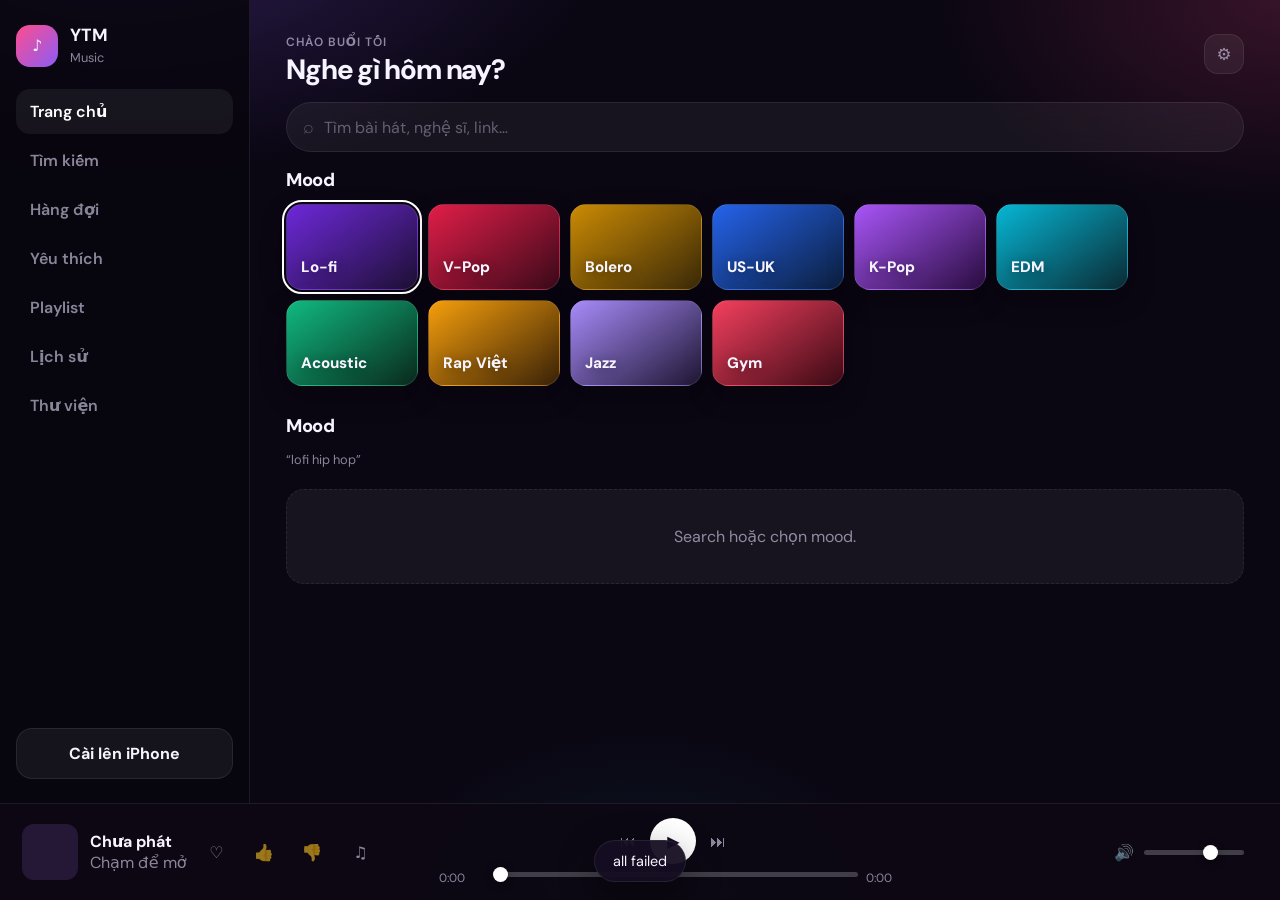
==== commit 2e23ab9d: "Remove YT embed; parallel stream/search + cache for speed" ====
--- a/docs/index.html
+++ b/docs/index.html
@@ -229,7 +229,6 @@
 
       <div class="np-art-wrap">
         <div id="np-art" class="np-art empty"></div>
-        <div id="yt-host" class="yt-host-np" aria-hidden="true"></div>
       </div>
 
       <div class="np-info">
@@ -308,14 +307,13 @@
       <div class="sheet-handle"></div>
       <h2>Nghe nền (iPhone)</h2>
       <p class="muted sm" style="margin-bottom:12px;line-height:1.5">
-        Web Safari bị iOS hạn chế — thoát app có thể tắt nhạc.
-        Dùng chế độ <strong>Audio</strong> khi phát; nếu hiện Embed thì nền kém hơn.
+        App chỉ dùng <strong>HTML5 audio stream</strong> (không embed).
+        iOS vẫn có thể tắt web khi thoát app — hạn chế của Safari.
       </p>
       <button type="button" class="btn-block primary" id="btn-bg-close">Đã hiểu</button>
     </div>
   </div>
 
-  <script src="https://www.youtube.com/iframe_api"></script>
   <script src="./app.js"></script>
 </body>
 </html>
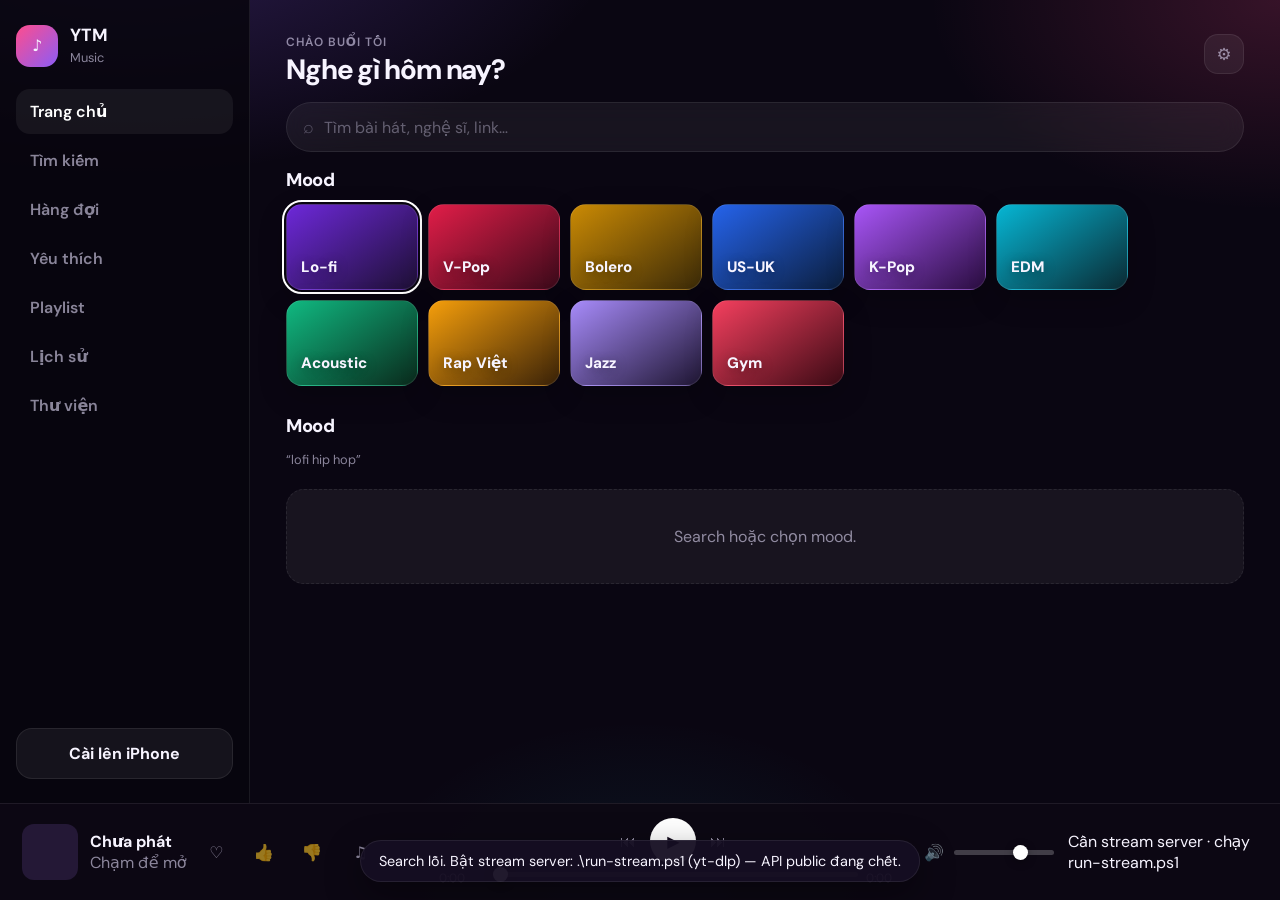
==== commit 1afd5872: "Reliable streams via yt-dlp API; public APIs dead" ====
--- a/docs/index.html
+++ b/docs/index.html
@@ -305,11 +305,16 @@
   <div id="bg-sheet" class="sheet hidden">
     <div class="sheet-card">
       <div class="sheet-handle"></div>
-      <h2>Nghe nền (iPhone)</h2>
+      <h2>Stream / nghe nền</h2>
       <p class="muted sm" style="margin-bottom:12px;line-height:1.5">
-        App chỉ dùng <strong>HTML5 audio stream</strong> (không embed).
-        iOS vẫn có thể tắt web khi thoát app — hạn chế của Safari.
+        API public (Piped/Invidious) hay chết → cần <strong>stream server yt-dlp</strong> trên PC:
       </p>
+      <ol class="ios-steps">
+        <li>PC: <code>.\run-stream.ps1</code></li>
+        <li>Mở: <code>https://meowxanh.github.io/ytm-cli/?api=http://127.0.0.1:8765</code></li>
+        <li>iPhone cùng Wi‑Fi: dùng IP máy PC thay 127.0.0.1</li>
+      </ol>
+      <p class="muted sm">Chỉ lấy URL audio, không tải file. Không dùng embed.</p>
       <button type="button" class="btn-block primary" id="btn-bg-close">Đã hiểu</button>
     </div>
   </div>
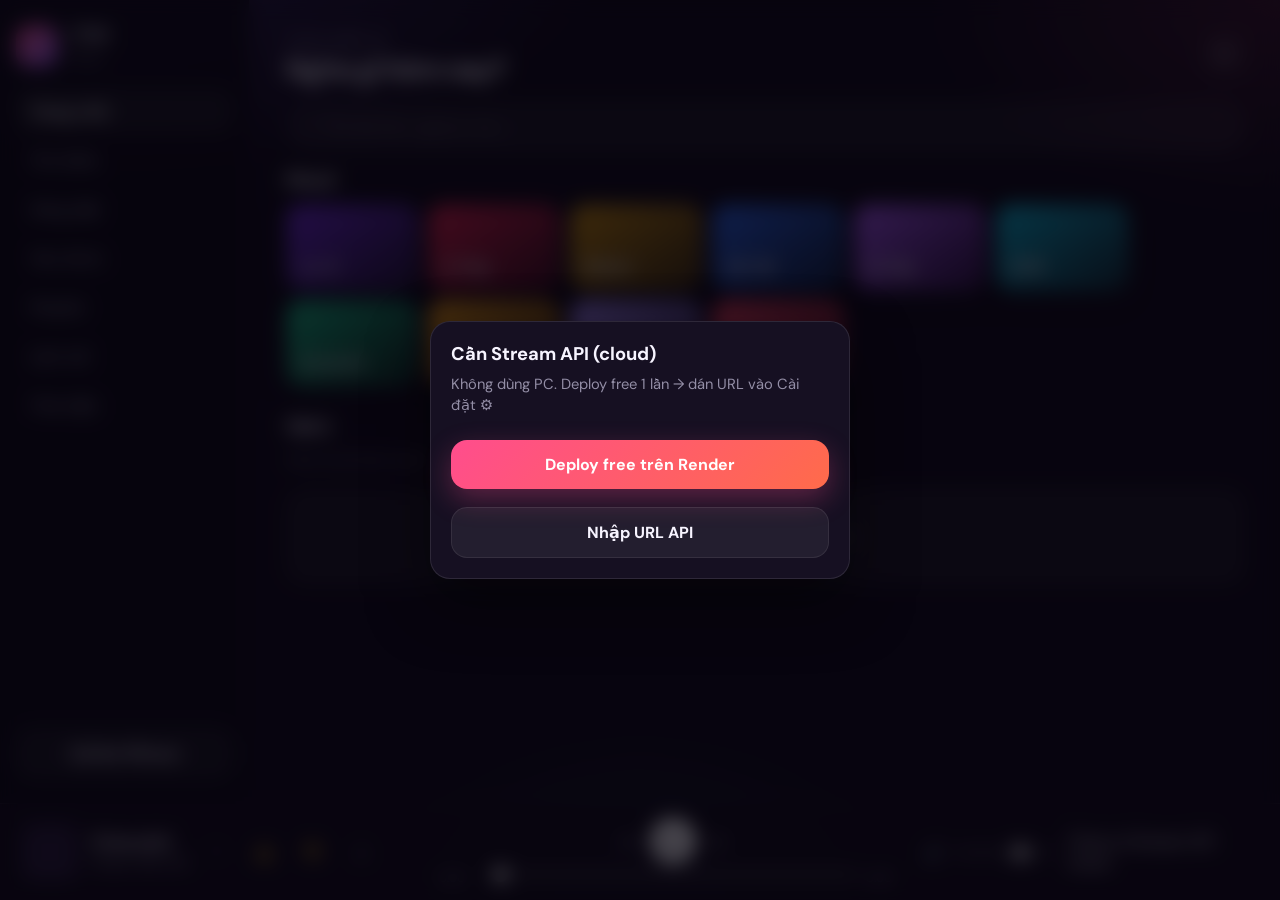
==== commit e983432e: "Cloud stream API (Render free) so no PC required" ====
--- a/docs/index.html
+++ b/docs/index.html
@@ -292,11 +292,30 @@
       <div class="sheet-handle"></div>
       <h2>Cài đặt</h2>
       <label class="setting-row">
+        <span>Stream API (cloud, không cần PC)</span>
+        <input id="stream-api-input" type="url" placeholder="https://ytm-stream-xxxx.onrender.com" style="padding:12px;border-radius:12px;background:rgba(255,255,255,.06);border:1px solid rgba(255,255,255,.1);outline:none;width:100%" />
+      </label>
+      <p class="muted sm" id="stream-api-hint" style="margin:0 0 8px;line-height:1.45">
+        API public hay chết. Deploy free 1 lần trên Render (xem README) rồi dán URL vào đây.
+      </p>
+      <button type="button" class="btn-block primary" id="btn-save-api">Lưu API</button>
+      <label class="setting-row">
         <span>Âm lượng</span>
         <input id="volume-mobile" type="range" min="0" max="100" value="70" />
       </label>
       <button type="button" class="btn-block ghost" id="btn-ios-help-2">Cài lên màn hình chính</button>
-      <button type="button" class="btn-block primary" id="btn-settings-close">Đóng</button>
+      <button type="button" class="btn-block ghost" id="btn-settings-close">Đóng</button>
+    </div>
+  </div>
+
+  <div id="api-banner" class="api-banner" hidden>
+    <div class="api-banner-inner">
+      <strong>Cần Stream API (cloud)</strong>
+      <p>Không dùng PC. Deploy free 1 lần → dán URL vào Cài đặt ⚙</p>
+      <div class="api-banner-actions">
+        <a class="btn-block primary" id="btn-open-render" href="https://dashboard.render.com/select-repo?type=blueprint" target="_blank" rel="noopener">Deploy free trên Render</a>
+        <button type="button" class="btn-block ghost" id="btn-open-api-settings">Nhập URL API</button>
+      </div>
     </div>
   </div>
 
--- a/docs/app.css
+++ b/docs/app.css
@@ -1,4 +1,28 @@
 /* YTM — redesigned UI (static web) */
+.api-banner {
+  position: fixed;
+  inset: 0;
+  z-index: 150;
+  display: grid;
+  place-items: center;
+  padding: 20px;
+  background: rgba(8, 5, 14, 0.72);
+  backdrop-filter: blur(10px);
+}
+.api-banner[hidden] { display: none !important; }
+.api-banner-inner {
+  width: min(420px, 100%);
+  background: #161022;
+  border: 1px solid rgba(255,255,255,.1);
+  border-radius: 20px;
+  padding: 20px;
+  box-shadow: 0 24px 60px rgba(0,0,0,.5);
+}
+.api-banner-inner strong { display: block; font-size: 1.15rem; margin-bottom: 8px; }
+.api-banner-inner p { margin: 0 0 14px; color: rgba(232,226,255,.6); line-height: 1.45; font-size: .92rem; }
+.api-banner-actions { display: flex; flex-direction: column; gap: 8px; }
+.api-banner-actions a { text-align: center; text-decoration: none; display: block; }
+
 :root {
   --bg0: #0a0612;
   --bg1: #120a1c;
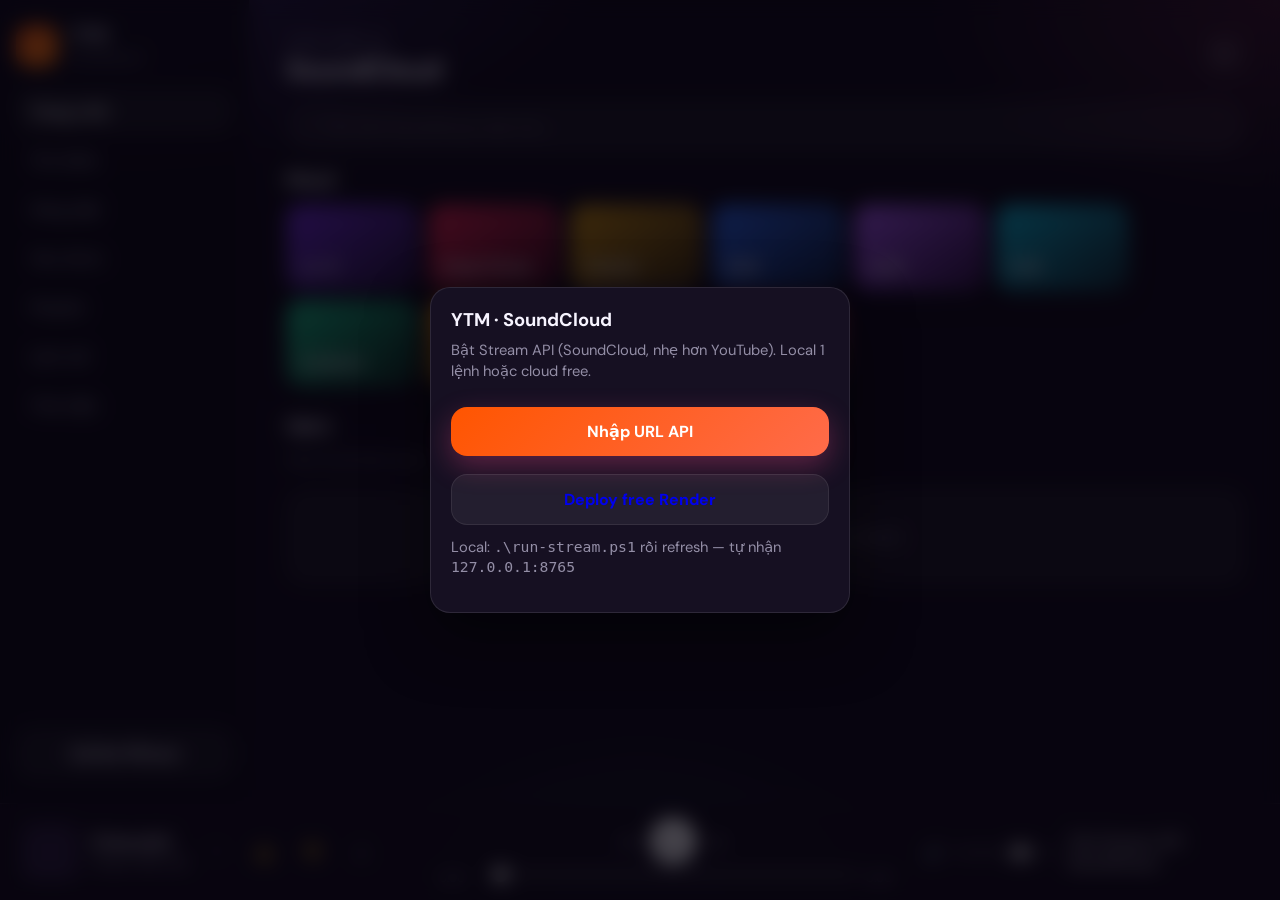
==== commit d6680115: "Switch from YouTube to SoundCloud streaming" ====
--- a/docs/index.html
+++ b/docs/index.html
@@ -3,8 +3,8 @@
 <head>
   <meta charset="UTF-8" />
   <meta name="viewport" content="width=device-width, initial-scale=1, viewport-fit=cover, maximum-scale=1" />
-  <title>YTM Music</title>
-  <meta name="description" content="Nghe nhạc YouTube online" />
+  <title>YTM · SoundCloud</title>
+  <meta name="description" content="Nghe nhạc SoundCloud online" />
   <meta name="theme-color" content="#0c0614" />
   <meta name="apple-mobile-web-app-capable" content="yes" />
   <meta name="apple-mobile-web-app-status-bar-style" content="black-translucent" />
@@ -23,7 +23,7 @@
     <aside class="sidebar desktop-only">
       <div class="brand">
         <span class="brand-mark">♪</span>
-        <div><strong>YTM</strong><small>Music</small></div>
+        <div><strong>YTM</strong><small>SoundCloud</small></div>
       </div>
       <nav class="nav">
         <button class="nav-btn active" data-view="home">Trang chủ</button>
@@ -44,14 +44,14 @@
         <header class="page-header">
           <div>
             <p class="eyebrow" id="greeting">Xin chào</p>
-            <h1 class="page-title">Nghe gì hôm nay?</h1>
+            <h1 class="page-title">SoundCloud</h1>
           </div>
           <button type="button" class="avatar-btn" id="btn-settings" aria-label="Cài đặt">⚙</button>
         </header>
 
         <button type="button" class="search-launch" id="btn-open-search" data-view="search">
           <span class="search-ico">⌕</span>
-          <span>Tìm bài hát, nghệ sĩ, link…</span>
+          <span>Tìm trên SoundCloud, dán link…</span>
         </button>
 
         <button type="button" class="resume-card" id="btn-resume-session" hidden>
@@ -66,15 +66,15 @@
           <div class="block-head"><h2>Mood</h2></div>
           <div class="genre-scroll" id="genre-row">
             <button type="button" class="genre-card g1" data-q="lofi hip hop"><span>Lo-fi</span></button>
-            <button type="button" class="genre-card g2" data-q="nhạc trẻ việt nam"><span>V-Pop</span></button>
-            <button type="button" class="genre-card g3" data-q="bolero hay nhất"><span>Bolero</span></button>
-            <button type="button" class="genre-card g4" data-q="us uk hits"><span>US-UK</span></button>
-            <button type="button" class="genre-card g5" data-q="kpop playlist"><span>K-Pop</span></button>
-            <button type="button" class="genre-card g6" data-q="edm party mix"><span>EDM</span></button>
-            <button type="button" class="genre-card g7" data-q="chill acoustic"><span>Acoustic</span></button>
-            <button type="button" class="genre-card g8" data-q="rap việt"><span>Rap Việt</span></button>
-            <button type="button" class="genre-card g9" data-q="jazz piano"><span>Jazz</span></button>
-            <button type="button" class="genre-card g10" data-q="workout gym music"><span>Gym</span></button>
+            <button type="button" class="genre-card g2" data-q="deep house"><span>Deep House</span></button>
+            <button type="button" class="genre-card g3" data-q="techno mix"><span>Techno</span></button>
+            <button type="button" class="genre-card g4" data-q="chill rnb"><span>R&B</span></button>
+            <button type="button" class="genre-card g5" data-q="indie pop"><span>Indie</span></button>
+            <button type="button" class="genre-card g6" data-q="drum and bass"><span>DnB</span></button>
+            <button type="button" class="genre-card g7" data-q="ambient sleep"><span>Ambient</span></button>
+            <button type="button" class="genre-card g8" data-q="hip hop beats"><span>Hip-Hop</span></button>
+            <button type="button" class="genre-card g9" data-q="jazz lounge"><span>Jazz</span></button>
+            <button type="button" class="genre-card g10" data-q="workout gym"><span>Gym</span></button>
           </div>
         </div>
 
@@ -93,7 +93,7 @@
         </header>
         <form id="search-form" class="search-box ios" autocomplete="off">
           <span class="search-ico">⌕</span>
-          <input id="search-input" type="search" enterkeyhint="search" placeholder="Bài hát, nghệ sĩ, link…" />
+          <input id="search-input" type="search" enterkeyhint="search" placeholder="SoundCloud: bài, artist, link…" />
           <button type="submit" class="search-go">Tìm</button>
         </form>
         <div id="search-results" class="track-list ios-list"></div>
@@ -296,7 +296,7 @@
         <input id="stream-api-input" type="url" placeholder="https://ytm-stream-xxxx.onrender.com" style="padding:12px;border-radius:12px;background:rgba(255,255,255,.06);border:1px solid rgba(255,255,255,.1);outline:none;width:100%" />
       </label>
       <p class="muted sm" id="stream-api-hint" style="margin:0 0 8px;line-height:1.45">
-        API public hay chết. Deploy free 1 lần trên Render (xem README) rồi dán URL vào đây.
+        Stream API SoundCloud (nhẹ, không yt-dlp). Local: run-stream.ps1 · Cloud: Render free.
       </p>
       <button type="button" class="btn-block primary" id="btn-save-api">Lưu API</button>
       <label class="setting-row">
@@ -310,12 +310,13 @@
 
   <div id="api-banner" class="api-banner" hidden>
     <div class="api-banner-inner">
-      <strong>Cần Stream API (cloud)</strong>
-      <p>Không dùng PC. Deploy free 1 lần → dán URL vào Cài đặt ⚙</p>
+      <strong>YTM · SoundCloud</strong>
+      <p>Bật Stream API (SoundCloud, nhẹ hơn YouTube). Local 1 lệnh hoặc cloud free.</p>
       <div class="api-banner-actions">
-        <a class="btn-block primary" id="btn-open-render" href="https://dashboard.render.com/select-repo?type=blueprint" target="_blank" rel="noopener">Deploy free trên Render</a>
-        <button type="button" class="btn-block ghost" id="btn-open-api-settings">Nhập URL API</button>
-      </div>
+        <button type="button" class="btn-block primary" id="btn-open-api-settings">Nhập URL API</button>
+        <a class="btn-block ghost" id="btn-open-render" href="https://dashboard.render.com/select-repo?type=blueprint" target="_blank" rel="noopener">Deploy free Render</a>
+      </div>
+      <p class="muted sm" style="margin-top:12px;line-height:1.4">Local: <code>.\run-stream.ps1</code> rồi refresh — tự nhận <code>127.0.0.1:8765</code></p>
     </div>
   </div>
 
--- a/docs/app.css
+++ b/docs/app.css
@@ -32,8 +32,8 @@
   --text: #f7f4ff;
   --muted: rgba(232, 226, 255, 0.58);
   --faint: rgba(232, 226, 255, 0.36);
-  --pink: #ff4d8d;
-  --violet: #8b5cf6;
+  --pink: #ff5500;
+  --violet: #ff7700;
   --cyan: #22d3ee;
   --green: #34d399;
   --danger: #fb7185;
